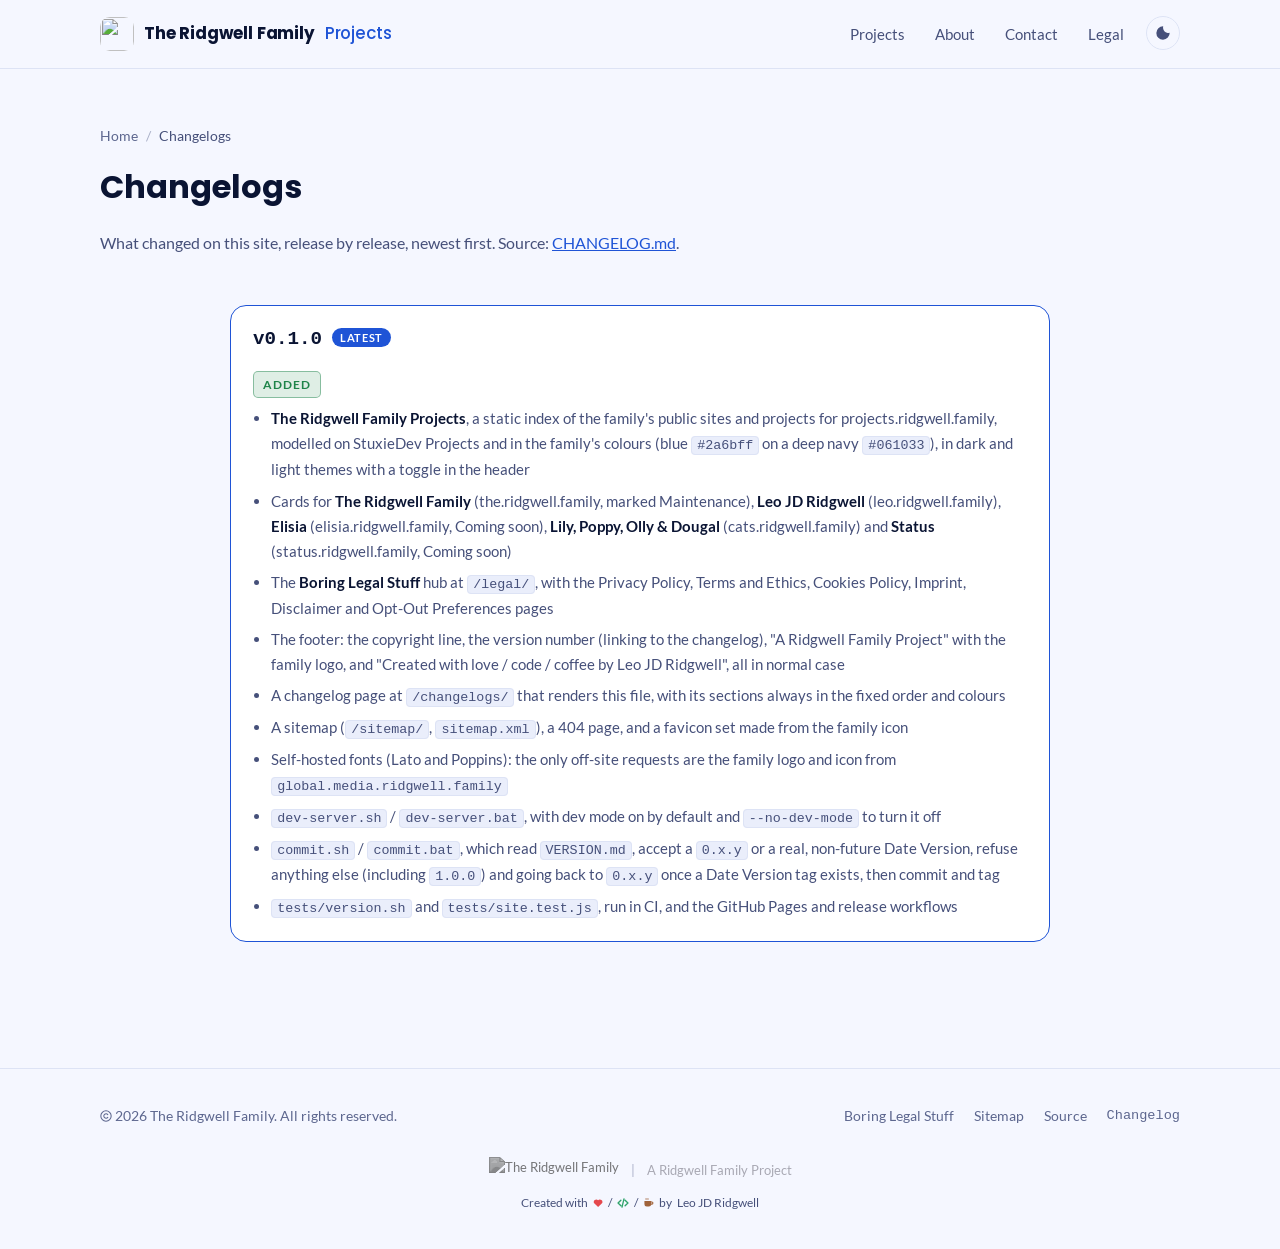
==== changelogs/index.html @ 2208f40f "Release v0.1.0 See CHANGELOG.md for details." ====
<!doctype html>
<html lang="en-GB">
<head>
  <meta charset="utf-8">
  <meta name="viewport" content="width=device-width, initial-scale=1">
  <meta name="theme-color" content="#061033">
  <title>Changelogs — The Ridgwell Family Projects</title>
  <meta name="description" content="Release notes for The Ridgwell Family Projects, release by release.">
  <link rel="icon" href="/favicon.ico" sizes="48x48">
  <link rel="icon" type="image/png" sizes="512x512" href="/assets/img/icon-512.png">
  <link rel="apple-touch-icon" href="/apple-touch-icon.png">
  <link rel="manifest" href="/site.webmanifest">
  <!-- Discord: a custom link preview. -->
  <script id="discord:component-embed" type="application/json">{"component":{"type":17,"accent_color":2780159,"components":[{"type":9,"components":[{"type":10,"content":"-# [The Ridgwell Family Projects](https://projects.ridgwell.family/)\n## [Changelogs](https://projects.ridgwell.family/changelogs/)\nRelease notes for The Ridgwell Family Projects, release by release."}],"accessory":{"type":11,"media":{"url":"https://projects.ridgwell.family/assets/img/icon-512.png"}}},{"type":1,"components":[{"type":2,"style":5,"label":"Open","url":"https://projects.ridgwell.family/changelogs/"},{"type":2,"style":5,"label":"All projects","url":"https://projects.ridgwell.family/#projects"}]}]}}</script>
  <script>(function(){try{var t=localStorage.getItem("ridgwell-projects-theme");if(t==="light"||t==="dark")document.documentElement.setAttribute("data-theme",t);}catch(e){}})();</script>
  <link rel="stylesheet" href="/assets/css/style.css">
  <link rel="stylesheet" href="/assets/css/site-banner.css">
  <link rel="stylesheet" href="/assets/css/brand-footer.css">
  <script src="/assets/js/dev-mode.js"></script>
  <link rel="canonical" href="https://projects.ridgwell.family/changelogs/">
</head>
<body>

  <header class="site-header">
    <div class="container">
      <a href="/" class="brand">
        <img src="https://global.media.ridgwell.family/icon.png" width="34" height="34" alt="">
        The Ridgwell Family <span class="brand-sub">Projects</span>
      </a>
      <nav class="nav-links">
        <a href="/#projects">Projects</a>
        <a href="/#about">About</a>
        <a href="/#contact">Contact</a>
        <a href="/legal/">Legal</a>
        <button type="button" id="theme-toggle" class="theme-toggle" title="Toggle light/dark mode" aria-label="Toggle light/dark mode"><svg class="ico-sun" viewBox="0 0 24 24" aria-hidden="true" focusable="false"><path d="M12 7a5 5 0 1 1 0 10 5 5 0 0 1 0-10zM11 1h2v3h-2zm0 19h2v3h-2zM1 11h3v2H1zm19 0h3v2h-3zM4.2 2.8l2.1 2.1-1.4 1.4-2.1-2.1zm14.9 14.9 2.1 2.1-1.4 1.4-2.1-2.1zM2.8 19.8l2.1-2.1 1.4 1.4-2.1 2.1zM17.7 4.9l2.1-2.1 1.4 1.4-2.1 2.1z"/></svg><svg class="ico-moon" viewBox="0 0 24 24" aria-hidden="true" focusable="false"><path d="M12.3 2a8 8 0 0 0 9.7 9.7A10 10 0 1 1 12.3 2z"/></svg></button>
      </nav>
    </div>
  </header>

  <div class="page-hero">
    <div class="container">
      <div class="breadcrumb">
        <a href="/">Home</a>
        <span class="bc-sep">/</span>
        <span class="bc-cur">Changelogs</span>
      </div>
      <h1 class="page-title">Changelogs</h1>
      <p class="page-desc">What changed on this site, release by release, newest first. Source: <a href="https://github.com/TheRidgwells/Projects/blob/main/CHANGELOG.md">CHANGELOG.md</a>.</p>
    </div>
  </div>

  <section class="section" style="padding-top: 0;">
    <div class="container">
      <div class="cl-wrap">
        <p class="cl-current">Current version: <span id="cl-version"></span></p>
        <div id="cl-body" aria-live="polite"><p class="cl-msg">Loading the changelog&hellip;</p></div>
      </div>
    </div>
  </section>

  <footer class="site-footer">
    <div class="container">
      <div class="footer-copy"><span><svg class="copyright-glyph" viewBox="0 0 16 16" width="12" height="12" aria-hidden="true" focusable="false"><title>Copyright</title><circle cx="8" cy="8" r="6.9" fill="none" stroke="currentColor" stroke-width="1.4"/><path d="M10.4 6.1a3 3 0 1 0 0 3.8" fill="none" stroke="currentColor" stroke-width="1.4" stroke-linecap="round"/></svg><span class="brand-sr-only">Copyright</span> <span data-year data-year-start="2026"></span> The Ridgwell Family. All rights reserved.</span></div>
      <div class="footer-links">
        <a href="/legal/">Boring Legal Stuff</a>
        <a href="/sitemap/">Sitemap</a>
        <a href="https://github.com/TheRidgwells/Projects" target="_blank" rel="noopener">Source</a>
        <a href="/changelogs/" data-site-version title="Changelog">Changelog</a>
      </div>
    </div>
    <div class="container footer-brand">
      <div class="brand-footer"><a class="brand-mark-link" href="https://the.ridgwell.family" target="_blank" rel="noopener" aria-label="The Ridgwell Family"><img class="brand-mark" src="https://global.media.ridgwell.family/logo.png" alt="The Ridgwell Family" title="The Ridgwell Family" height="28"></a><span class="brand-footer-sep" aria-hidden="true">|</span><a class="brand-footer-text" href="/">A Ridgwell Family Project</a></div>
      <div class="made-with">Created with <svg viewBox="0 0 16 16" width="13" height="13" aria-hidden="true" focusable="false" class="made-with-love"><title>Love</title><path fill="currentColor" d="M8 14.3 1.9 8.4A3.9 3.9 0 0 1 8 3.6a3.9 3.9 0 0 1 6.1 4.8z"/></svg> / <svg viewBox="0 0 16 16" width="14" height="14" aria-hidden="true" focusable="false" class="made-with-code"><title>Code</title><path fill="none" stroke="currentColor" stroke-width="1.8" stroke-linecap="round" stroke-linejoin="round" d="M5.2 4.2 1.4 8l3.8 3.8M10.8 4.2 14.6 8l-3.8 3.8M9.3 2.6 6.7 13.4"/></svg> / <svg viewBox="0 0 16 16" width="14" height="14" aria-hidden="true" focusable="false" class="made-with-coffee"><title>Coffee</title><path fill="currentColor" d="M2 5.5h9.5v4.7A3.3 3.3 0 0 1 8.2 13.5H5.3A3.3 3.3 0 0 1 2 10.2zM11.5 6.4h1a2.2 2.2 0 0 1 0 4.4h-1.2l.2-1.5h1a.7.7 0 0 0 0-1.4h-1zM4.6 1.5c.9.8-.5 1.6.4 2.6h-1c-.9-1 .5-1.8-.4-2.6zM7.3 1.5c.9.8-.5 1.6.4 2.6h-1c-.9-1 .5-1.8-.4-2.6z"/></svg><span class="brand-sr-only"> love, code and coffee</span> by <a href="https://leo.ridgwell.family" target="_blank" rel="noopener">Leo JD Ridgwell</a></div>
    </div>
  </footer>

  <script src="/assets/js/main.js"></script>
  <script src="/assets/js/changelogs.js" defer></script>
  <script src="/assets/js/site-banner.js"></script>
</body>
</html>
---- assets/css/style.css ----
/* The Ridgwell Family Projects - shared stylesheet
   Palette follows the family logo: blue #2a6bff on a deep navy #061033; dark by default,
   light with the system preference or <html data-theme="light">. Poppins for headings, Lato for body copy. */

/* Self-hosted (SIL Open Font License), latin subset only, so the site makes
   no third-party requests. See assets/fonts/. */
@font-face {
  font-family: "Lato";
  font-style: normal;
  font-weight: 400;
  font-display: swap;
  src: url("/assets/fonts/lato-400-latin.woff2") format("woff2");
  unicode-range: U+0000-00FF, U+0131, U+0152-0153, U+02BB-02BC, U+02C6, U+02DA, U+02DC, U+0304, U+0308, U+0329, U+2000-206F, U+20AC, U+2122, U+2191, U+2193, U+2212, U+2215, U+FEFF, U+FFFD;
}
@font-face {
  font-family: "Lato";
  font-style: normal;
  font-weight: 700;
  font-display: swap;
  src: url("/assets/fonts/lato-700-latin.woff2") format("woff2");
  unicode-range: U+0000-00FF, U+0131, U+0152-0153, U+02BB-02BC, U+02C6, U+02DA, U+02DC, U+0304, U+0308, U+0329, U+2000-206F, U+20AC, U+2122, U+2191, U+2193, U+2212, U+2215, U+FEFF, U+FFFD;
}
@font-face {
  font-family: "Poppins";
  font-style: normal;
  font-weight: 500;
  font-display: swap;
  src: url("/assets/fonts/poppins-500-latin.woff2") format("woff2");
  unicode-range: U+0000-00FF, U+0131, U+0152-0153, U+02BB-02BC, U+02C6, U+02DA, U+02DC, U+0304, U+0308, U+0329, U+2000-206F, U+20AC, U+2122, U+2191, U+2193, U+2212, U+2215, U+FEFF, U+FFFD;
}
@font-face {
  font-family: "Poppins";
  font-style: normal;
  font-weight: 600;
  font-display: swap;
  src: url("/assets/fonts/poppins-600-latin.woff2") format("woff2");
  unicode-range: U+0000-00FF, U+0131, U+0152-0153, U+02BB-02BC, U+02C6, U+02DA, U+02DC, U+0304, U+0308, U+0329, U+2000-206F, U+20AC, U+2122, U+2191, U+2193, U+2212, U+2215, U+FEFF, U+FFFD;
}
@font-face {
  font-family: "Poppins";
  font-style: normal;
  font-weight: 700;
  font-display: swap;
  src: url("/assets/fonts/poppins-700-latin.woff2") format("woff2");
  unicode-range: U+0000-00FF, U+0131, U+0152-0153, U+02BB-02BC, U+02C6, U+02DA, U+02DC, U+0304, U+0308, U+0329, U+2000-206F, U+20AC, U+2122, U+2191, U+2193, U+2212, U+2215, U+FEFF, U+FFFD;
}
@font-face {
  font-family: "Poppins";
  font-style: normal;
  font-weight: 800;
  font-display: swap;
  src: url("/assets/fonts/poppins-800-latin.woff2") format("woff2");
  unicode-range: U+0000-00FF, U+0131, U+0152-0153, U+02BB-02BC, U+02C6, U+02DA, U+02DC, U+0304, U+0308, U+0329, U+2000-206F, U+20AC, U+2122, U+2191, U+2193, U+2212, U+2215, U+FEFF, U+FFFD;
}

:root {
  color-scheme: dark;
  --bg: #061033;
  --bg-raised: #0a1640;
  --bg-card: #0b1845;
  --bg-card-hover: #0f1f5c;
  --border: #1b2a66;
  --border-strong: #2a3a7d;
  --text: #eef2ff;
  --text-muted: #a8afd4;
  --text-faint: #8b93bd;
  --accent: #2a6bff;
  --accent-rgb: 42, 107, 255;
  --accent-bright: #7ea4ff;
  /* The gradient's second stop (a lighter sky blue). Named -pink to keep the shared rules as they are. */
  --accent-pink: #4f9dff;
  --accent-pink-rgb: 79, 157, 255;
  --accent-soft: rgba(42, 107, 255, 0.14);
  --accent-grad: linear-gradient(135deg, #2a6bff 0%, #1f4fd1 100%);
  --text-grad: linear-gradient(135deg, #7ea4ff 0%, #4f9dff 100%);
  --link-hover: #b3c9ff;
  --header-bg: rgba(6, 16, 51, 0.82);
  --ghost-bg: rgba(255, 255, 255, 0.03);
  --ok: #34d399; --ok-rgb: 52, 211, 153;
  --warn: #f0b429; --warn-rgb: 240, 180, 41;
  --bad: #ff6b61; --bad-rgb: 255, 107, 97;
  --soon: #b98cff; --soon-rgb: 185, 140, 255;
  --maint: #f0883e; --maint-rgb: 240, 136, 62;
  --tmpl: #7cb7ff; --tmpl-rgb: 96, 165, 250;
  --off: #a8a2ad; --off-rgb: 156, 160, 172;
  --radius: 16px;
  --container: 1120px;
  --font-sans: "Lato", -apple-system, BlinkMacSystemFont, "Segoe UI", Roboto, Helvetica, Arial, sans-serif;
  --font-display: "Poppins", var(--font-sans);
  --font-mono: "SFMono-Regular", Consolas, "Liberation Mono", Menlo, monospace;
}

@media (prefers-color-scheme: light) {
  :root:not([data-theme="dark"]) {
    color-scheme: light;
    --bg: #f5f7ff;
    --bg-raised: #eaeefb;
    --bg-card: #ffffff;
    --bg-card-hover: #f3f6ff;
    --border: #dde3f5;
    --border-strong: #c3cceb;
    --text: #0a1433;
    --text-muted: #46507a;
    --text-faint: #5d678f;
    --accent: #1f54d6;
    --accent-rgb: 31, 84, 214;
    --accent-bright: #1f54d6;
    --accent-pink: #1a46b8;
    --accent-pink-rgb: 26, 70, 184;
    --accent-soft: rgba(31, 84, 214, 0.1);
    --accent-grad: linear-gradient(135deg, #2a6bff 0%, #1a46b8 100%);
    --link-hover: #12318a;
    --header-bg: rgba(245, 247, 255, 0.86);
    --ghost-bg: rgba(0, 0, 0, 0.02);
    --ok: #0f7a55; --ok-rgb: 15, 122, 85;
    --warn: #9a6a00; --warn-rgb: 154, 106, 0;
    --bad: #c62828; --bad-rgb: 198, 40, 40;
    --soon: #6b3fc4; --soon-rgb: 107, 63, 196;
    --maint: #b8530f; --maint-rgb: 184, 83, 15;
    --tmpl: #1a5fb4; --tmpl-rgb: 26, 95, 180;
    --off: #5f5866; --off-rgb: 95, 88, 102;
    --text-grad: linear-gradient(135deg, #1f54d6 0%, #12318a 100%);
  }
}
:root[data-theme="light"] {
  color-scheme: light;
  --bg: #f5f7ff;
  --bg-raised: #eaeefb;
  --bg-card: #ffffff;
  --bg-card-hover: #f3f6ff;
  --border: #dde3f5;
  --border-strong: #c3cceb;
  --text: #0a1433;
  --text-muted: #46507a;
  --text-faint: #5d678f;
  --accent: #1f54d6;
  --accent-rgb: 31, 84, 214;
  --accent-bright: #1f54d6;
  --accent-pink: #1a46b8;
  --accent-pink-rgb: 26, 70, 184;
  --accent-soft: rgba(31, 84, 214, 0.1);
  --accent-grad: linear-gradient(135deg, #2a6bff 0%, #1a46b8 100%);
  --link-hover: #12318a;
  --header-bg: rgba(245, 247, 255, 0.86);
  --ghost-bg: rgba(0, 0, 0, 0.02);
  --ok: #0f7a55; --ok-rgb: 15, 122, 85;
  --warn: #9a6a00; --warn-rgb: 154, 106, 0;
  --bad: #c62828; --bad-rgb: 198, 40, 40;
  --soon: #6b3fc4; --soon-rgb: 107, 63, 196;
  --maint: #b8530f; --maint-rgb: 184, 83, 15;
  --tmpl: #1a5fb4; --tmpl-rgb: 26, 95, 180;
  --off: #5f5866; --off-rgb: 95, 88, 102;
  --text-grad: linear-gradient(135deg, #1f54d6 0%, #12318a 100%);
}

* { box-sizing: border-box; }

html { scroll-behavior: smooth; scroll-padding-top: 80px; }

body {
  margin: 0;
  background: var(--bg);
  color: var(--text);
  font-family: var(--font-sans);
  line-height: 1.65;
  -webkit-font-smoothing: antialiased;
  overflow-x: hidden;
}

h1, h2, h3, .brand, .btn { font-family: var(--font-display); }

img { max-width: 100%; display: block; }

a { color: inherit; text-decoration: none; }

::selection { background: var(--accent); color: #fff; }

:focus-visible { outline: 2px solid var(--accent-bright); outline-offset: 3px; border-radius: 6px; }

.container {
  max-width: var(--container);
  margin: 0 auto;
  padding: 0 20px;
}

/* Site banners (site-banner.css) and footer brand block (brand-footer.css), mapped to
   the site's colours. The sticky header moves down by the banners' height. Both follow
   the page theme (system preference). */
.site-banners {
  --banner-page-bg: var(--bg);
  --banner-text: var(--text);
  --banner-site: var(--accent-bright);
  --banner-site-light: var(--accent-bright);
}
.site-footer .container.footer-brand { flex-direction: column; justify-content: center; margin-top: 18px; gap: 0; }
.brand-footer { --text-muted: var(--text-muted); --accent: var(--accent-bright); }
.copyright-glyph { vertical-align: -1px; }

/* Header */
.site-header {
  position: sticky;
  top: var(--banner-h, 0px);
  z-index: 20;
  background: var(--header-bg);
  backdrop-filter: blur(12px);
  -webkit-backdrop-filter: blur(12px);
  border-bottom: 1px solid var(--border);
}
.site-header .container {
  display: flex;
  align-items: center;
  justify-content: space-between;
  height: 68px;
}
.brand {
  display: flex;
  align-items: center;
  gap: 10px;
  font-weight: 700;
  font-size: 1.05rem;
  letter-spacing: -0.01em;
}
.brand img { width: 34px; height: 34px; border-radius: 10px; }
.brand .brand-sub { color: var(--accent-bright); font-weight: 500; }

.nav-links {
  display: flex;
  gap: 6px;
  font-size: 0.92rem;
  color: var(--text-muted);
}
.nav-links a {
  padding: 6px 12px;
  border-radius: 8px;
  transition: color 0.15s, background 0.15s;
}
.nav-links a:hover { color: var(--text); background: var(--accent-soft); }

/* Breadcrumb */
.breadcrumb {
  display: flex;
  align-items: center;
  gap: 8px;
  font-size: 0.85rem;
  color: var(--text-faint);
  margin-bottom: 14px;
}
.breadcrumb a:hover { color: var(--accent-bright); }
.bc-sep { opacity: 0.5; }
.bc-cur { color: var(--text-muted); }

/* Hero */
.hero {
  position: relative;
  padding: 104px 0 72px;
  text-align: center;
  isolation: isolate;
}
.hero::before {
  content: "";
  position: absolute;
  inset: -120px 0 0;
  z-index: -1;
  background:
    radial-gradient(600px 320px at 30% 20%, rgba(var(--accent-rgb), 0.28), transparent 70%),
    radial-gradient(520px 300px at 72% 35%, rgba(var(--accent-pink-rgb), 0.16), transparent 70%);
  pointer-events: none;
}
.hero .eyebrow {
  display: inline-block;
  font-size: 0.76rem;
  font-weight: 700;
  letter-spacing: 0.08em;
  text-transform: uppercase;
  color: var(--accent-bright);
  background: var(--accent-soft);
  border: 1px solid rgba(var(--accent-rgb), 0.4);
  padding: 5px 14px;
  border-radius: 999px;
  margin-bottom: 22px;
}
.hero h1 {
  font-size: clamp(2.1rem, 5.5vw, 3.6rem);
  font-weight: 800;
  line-height: 1.12;
  letter-spacing: -0.02em;
  margin: 0 0 18px;
}
.grad {
  background: var(--text-grad);
  -webkit-background-clip: text;
  background-clip: text;
  color: transparent;
}
.hero p {
  color: var(--text-muted);
  max-width: 620px;
  margin: 0 auto;
  font-size: 1.08rem;
}
.hero .actions {
  margin-top: 34px;
  display: flex;
  gap: 14px;
  justify-content: center;
  flex-wrap: wrap;
}
.hero-stats {
  display: flex;
  justify-content: center;
  gap: 40px;
  margin-top: 48px;
  flex-wrap: wrap;
}
.hero-stats div { text-align: center; }
.hero-stats strong {
  display: block;
  font-family: var(--font-display);
  font-size: 1.6rem;
  font-weight: 700;
  line-height: 1.2;
}
.hero-stats span { font-size: 0.82rem; color: var(--text-faint); }

.btn {
  display: inline-flex;
  align-items: center;
  gap: 8px;
  padding: 12px 22px;
  border-radius: 12px;
  font-size: 0.92rem;
  font-weight: 600;
  border: 1px solid var(--border-strong);
  transition: transform 0.15s, background 0.15s, border-color 0.15s, box-shadow 0.15s;
}
.btn:hover { transform: translateY(-1px); }
.btn-primary {
  background: var(--accent-grad);
  color: #fff;
  border-color: transparent;
  box-shadow: 0 8px 24px -8px rgba(var(--accent-pink-rgb), 0.5);
}
.btn-primary:hover { box-shadow: 0 10px 28px -6px rgba(var(--accent-pink-rgb), 0.6); }
.btn-ghost { color: var(--text); background: var(--ghost-bg); }
.btn-ghost:hover { background: var(--accent-soft); border-color: var(--accent); }

/* Sections */
.section { padding: 72px 0; }
.section-head { margin-bottom: 36px; text-align: center; }
.section-head h2 { font-size: clamp(1.6rem, 3.5vw, 2rem); font-weight: 700; margin: 0 0 10px; letter-spacing: -0.01em; }
.section-head p { color: var(--text-muted); margin: 0; }
.subhead {
  display: flex;
  align-items: center;
  gap: 14px;
  font-family: var(--font-display);
  font-size: 0.8rem;
  font-weight: 600;
  letter-spacing: 0.08em;
  text-transform: uppercase;
  color: var(--text-faint);
  margin: 56px 0 20px;
}
.subhead::after { content: ""; flex: 1; height: 1px; background: var(--border); }
.subhead:first-of-type { margin-top: 0; }

/* Project cards */
.project-grid {
  display: grid;
  grid-template-columns: repeat(auto-fill, minmax(300px, 1fr));
  gap: 20px;
}
.project-card {
  position: relative;
  background: var(--bg-card);
  border: 1px solid var(--border);
  border-radius: var(--radius);
  padding: 24px;
  display: flex;
  flex-direction: column;
  gap: 16px;
  transition: border-color 0.2s, transform 0.2s, background 0.2s, box-shadow 0.2s;
}
.project-card:hover {
  border-color: rgba(var(--accent-rgb), 0.7);
  background: var(--bg-card-hover);
  transform: translateY(-3px);
  box-shadow: 0 16px 40px -20px rgba(var(--accent-rgb), 0.55);
}
.project-card .project-top {
  display: flex;
  align-items: center;
  gap: 16px;
}

/* Icons: every icon renders into a fixed square box and is scaled with
   object-fit, so non-square or oddly padded source images are never
   stretched or squashed. */
.project-icon {
  width: 56px;
  height: 56px;
  flex: 0 0 56px;
  aspect-ratio: 1 / 1;
  object-fit: contain;
  border-radius: 14px;
}
/* For icons drawn on a transparent background (no tile of their own). */
.project-card h3 { margin: 0; font-size: 1.12rem; font-weight: 600; line-height: 1.3; }
.project-card .owner { font-size: 0.72rem; font-weight: 600; letter-spacing: .04em; text-transform: uppercase; color: var(--text-faint); margin-bottom: 2px; }
.project-card .owner a { color: inherit; text-decoration: none; }
.project-card .owner a:hover, .project-card .owner a:focus-visible { text-decoration: underline; }
.project-card .project-tagline { color: var(--text-faint); font-size: 0.84rem; margin-top: 2px; line-height: 1.4; }
.project-card p.desc { color: var(--text-muted); font-size: 0.93rem; margin: 0; flex-grow: 1; }
.project-card .stack {
  display: flex;
  flex-wrap: wrap;
  align-items: center;
  gap: 6px;
}
.pill {
  font-size: 0.72rem;
  padding: 3px 10px;
  border-radius: 999px;
  background: var(--bg-raised);
  border: 1px solid var(--border);
  color: var(--text-muted);
}
.project-card .project-links {
  display: flex;
  gap: 18px;
  font-size: 0.86rem;
  padding-top: 14px;
  border-top: 1px solid var(--border);
}
.project-card .project-links a {
  color: var(--accent-bright);
  font-weight: 700;
  display: inline-flex;
  align-items: center;
  gap: 4px;
}
.project-card .project-links a::after { content: "\2197"; font-size: 0.8em; opacity: 0.7; transition: transform 0.15s; }
.project-card .project-links a:hover { color: var(--link-hover); }
.project-card .project-links a:hover::after { transform: translate(2px, -2px); }

/* Two cards per row (Featured, More projects) */
.project-grid.two-up { grid-template-columns: repeat(2, minmax(0, 1fr)); }

/* Featured cards: bigger icon and a soft accent border */
.project-card.featured {
  padding: 28px;
  border-color: rgba(var(--accent-rgb), 0.45);
  background:
    radial-gradient(420px 180px at 0% 0%, rgba(var(--accent-rgb), 0.14), transparent 70%),
    var(--bg-card);
}
.project-card.featured .project-icon { width: 64px; height: 64px; flex-basis: 64px; border-radius: 16px; }
.project-card.featured h3 { font-size: 1.25rem; }

/* Compact cards for smaller scripts/tools */
.project-grid.compact { grid-template-columns: repeat(auto-fill, minmax(240px, 1fr)); gap: 16px; }
.project-grid.compact .project-card { padding: 20px; gap: 12px; }
.project-grid.compact .project-icon { width: 44px; height: 44px; flex-basis: 44px; border-radius: 12px; }
.project-grid.compact h3 { font-size: 1rem; }
.project-grid.compact p.desc { font-size: 0.88rem; }

.badge-status {
  font-family: var(--font-display);
  font-size: 0.66rem;
  text-transform: uppercase;
  letter-spacing: 0.06em;
  padding: 3px 9px;
  border-radius: 999px;
  font-weight: 600;
  margin-left: auto;
}
.badge-status.live { background: rgba(var(--ok-rgb), 0.1); color: var(--ok); border: 1px solid rgba(var(--ok-rgb), 0.3); }
.badge-status.building { background: rgba(var(--warn-rgb), 0.1); color: var(--warn); border: 1px solid rgba(var(--warn-rgb), 0.3); }
.badge-status.archived, .badge-status.discontinued { background: rgba(var(--off-rgb), 0.1); color: var(--off); border: 1px solid rgba(var(--off-rgb), 0.3); }

/* About */
.about-text { max-width: 720px; margin: 0 auto 28px; text-align: center; color: var(--text-muted); }
.about-text a { color: var(--accent-bright); }
.about-text a:hover { text-decoration: underline; }
.project-card .desc a { color: var(--accent-bright); }
.project-card .desc a:hover { text-decoration: underline; }

/* About / skills */
.skills-grid {
  display: flex;
  flex-wrap: wrap;
  justify-content: center;
  gap: 10px;
  max-width: 820px;
  margin: 0 auto;
}
.skill-chip {
  background: var(--bg-card);
  border: 1px solid var(--border);
  border-radius: 999px;
  padding: 9px 18px;
  font-size: 0.9rem;
  color: var(--text-muted);
  transition: border-color 0.15s, color 0.15s;
}
.skill-chip:hover { border-color: var(--accent); color: var(--text); }

/* Contact */
.contact-card {
  max-width: 720px;
  margin: 0 auto;
  text-align: center;
  padding: 44px 28px;
  border-radius: 22px;
  border: 1px solid rgba(var(--accent-rgb), 0.4);
  background:
    radial-gradient(400px 200px at 50% 0%, rgba(var(--accent-rgb), 0.22), transparent 70%),
    var(--bg-card);
}
.contact-card h2 { font-size: clamp(1.5rem, 3.5vw, 1.9rem); margin: 0 0 8px; }
.contact-card p { color: var(--text-muted); margin: 0 0 26px; }
.contact-links {
  display: flex;
  gap: 14px;
  justify-content: center;
  flex-wrap: wrap;
}

/* Footer */
.site-footer {
  border-top: 1px solid var(--border);
  padding: 36px 0;
  margin-top: 40px;
}
.site-footer .container {
  display: flex;
  flex-wrap: wrap;
  gap: 16px;
  align-items: center;
  justify-content: space-between;
  font-size: 0.85rem;
  color: var(--text-faint);
}
.footer-links {
  display: flex;
  gap: 20px;
  flex-wrap: wrap;
}
.footer-links a:hover { color: var(--accent-bright); }
.footer-links a, .footer-copy { text-transform: none; letter-spacing: normal; }

/* Legal pages */
.page-hero { padding: 56px 0 32px; }
.page-title { font-size: 2rem; margin: 8px 0 10px; }
.page-desc { color: var(--text-muted); max-width: 640px; }
.page-desc a { color: var(--accent-bright); text-decoration: underline; }

.legal-grid {
  display: grid;
  grid-template-columns: repeat(auto-fit, minmax(260px, 1fr));
  gap: 18px;
}
.legal-card {
  background: var(--bg-card);
  border: 1px solid var(--border);
  border-radius: var(--radius);
  padding: 20px;
  display: flex;
  justify-content: space-between;
  align-items: center;
  gap: 12px;
  transition: border-color 0.15s, background 0.15s;
}
.legal-card:hover { border-color: var(--accent); background: var(--bg-card-hover); }
.legal-card-name { font-family: var(--font-display); font-weight: 600; margin-bottom: 4px; }
.legal-card-desc { color: var(--text-muted); font-size: 0.85rem; }

.prose-page { max-width: 720px; margin: 0 auto; }
.prose-meta { color: var(--text-faint); font-size: 0.82rem; margin-bottom: 28px; }
.prose-body h2 { font-size: 1.25rem; margin: 36px 0 12px; }
.prose-body h2:first-child { margin-top: 0; }
.prose-body p { color: var(--text-muted); }
.prose-body a { color: var(--accent-bright); }
.prose-body a:hover { text-decoration: underline; }

.info-card {
  background: var(--bg-card);
  border: 1px solid var(--border);
  border-radius: var(--radius);
  padding: 4px 20px;
  margin: 24px 0;
}
.info-card-row {
  padding: 14px 0;
  border-bottom: 1px solid var(--border);
}
.info-card-row.last, .info-card-row:last-child { border-bottom: none; }
.info-card-label { display: block; font-weight: 700; font-size: 0.88rem; margin-bottom: 4px; }
.info-card-value { display: block; color: var(--text-muted); font-size: 0.88rem; }

@media (max-width: 640px) {
  .site-header .container { height: auto; padding: 12px 16px; flex-direction: column; gap: 8px; }
  .nav-links { gap: 2px; flex-wrap: wrap; justify-content: center; }
  .container { padding: 0 16px; }
  .hero { padding: 56px 0 44px; }
  .hero-stats { gap: 28px; }
  .section { padding: 48px 0; }
  .project-grid, .project-grid.compact, .project-grid.two-up { grid-template-columns: 1fr; }
}

@media (prefers-reduced-motion: reduce) {
  html { scroll-behavior: auto; }
  *, *::before, *::after { transition: none !important; }
}

/* Discontinued projects: dimmed, with a short note on why */
.project-card.discontinued { background: transparent; border-style: dashed; }
.project-card.discontinued .project-icon { filter: grayscale(0.85); opacity: 0.7; }
.project-card.discontinued h3 { color: var(--text-muted); }
.project-card.discontinued:hover { background: var(--bg-card); }
.project-card.discontinued:hover .project-icon { filter: none; opacity: 1; }
.discontinued-note {
  margin: 0;
  font-size: 0.82rem;
  color: var(--text-faint);
  padding-left: 10px;
  border-left: 2px solid var(--border-strong);
}

/* Footer: the copyright line. */
.footer-copy { display: inline-flex; align-items: center; gap: 10px; }

/* One status badge per card, above the description. Precedence (first wins):
   discontinued, template, maintenance, soon, then the live status from main.js. */
.project-card > .badge-status { align-self: flex-start; margin-left: 0; }
.badge-status { display: inline-flex; align-items: center; gap: 6px; }
.badge-status[hidden] { display: none; }
.badge-status.soon { background: rgba(var(--soon-rgb), 0.12); color: var(--soon); border: 1px solid rgba(var(--soon-rgb), 0.35); }
.badge-status.maintenance { background: rgba(var(--maint-rgb), 0.12); color: var(--maint); border: 1px solid rgba(var(--maint-rgb), 0.35); }
.badge-status.template { background: rgba(var(--tmpl-rgb), 0.1); color: var(--tmpl); border: 1px solid rgba(var(--tmpl-rgb), 0.3); }
.badge-status.up { background: rgba(var(--ok-rgb), 0.1); color: var(--ok); border: 1px solid rgba(var(--ok-rgb), 0.3); }
.badge-status.degraded { background: rgba(var(--warn-rgb), 0.1); color: var(--warn); border: 1px solid rgba(var(--warn-rgb), 0.3); }
.badge-status.down { background: rgba(var(--bad-rgb), 0.1); color: var(--bad); border: 1px solid rgba(var(--bad-rgb), 0.35); }
/* Glyphs are the site banner's wrench and rocket (one each), as masks so they take the badge colour.
   Exactly one icon per badge: a glyph for soon/maintenance, the ::before dot for live states, none otherwise. */
.badge-ico { display: none; width: 16px; height: 16px; flex: none; background: currentColor; -webkit-mask: var(--glyph) center / contain no-repeat; mask: var(--glyph) center / contain no-repeat; }
.badge-status.soon .badge-ico, .badge-status.maintenance .badge-ico { display: inline-block; }
.badge-status.soon .badge-ico { --glyph: url("data:image/svg+xml,%3Csvg xmlns='http://www.w3.org/2000/svg' viewBox='-1 -1 14 14'%3E%3Cg transform='rotate%2845 6 6%29'%3E%3Cpath fill-rule='evenodd' d='M6 0c2.9 1.9 3.6 5.2 2.6 8.3H3.4C2.4 5.2 3.1 1.9 6 0zM6 2.9a1.25 1.25 0 1 0 0 2.5A1.25 1.25 0 1 0 6 2.9z'/%3E%3Cpath d='M3.2 5.4 1 9.6h2.9zM8.8 5.4 11 9.6H8.1zM4.5 9h3L6 12z'/%3E%3C/g%3E%3C/svg%3E"); }
.badge-status.maintenance .badge-ico { --glyph: url("data:image/svg+xml,%3Csvg xmlns='http://www.w3.org/2000/svg' viewBox='-1 -1 14 14'%3E%3Cg transform='rotate%2845 6 6%29'%3E%3Cpath fill-rule='evenodd' d='M6 0a2.9 2.9 0 1 1 0 5.8A2.9 2.9 0 1 1 6 0zM5.05 -0.5h1.9v2.9h-1.9z'/%3E%3Crect x='4.9' y='4.6' width='2.2' height='7.4' rx='1.1'/%3E%3C/g%3E%3C/svg%3E"); }
/* Pulsing dot for live states */
.badge-status.up::before, .badge-status.degraded::before, .badge-status.down::before {
  content: ""; width: 7px; height: 7px; border-radius: 50%; background: currentColor; flex: none;
}
.badge-status.up::before { animation: badge-pulse 2s ease-out infinite; }
@keyframes badge-pulse {
  0% { box-shadow: 0 0 0 0 rgba(var(--ok-rgb), 0.55); }
  70%, 100% { box-shadow: 0 0 0 6px rgba(var(--ok-rgb), 0); }
}
@media (prefers-reduced-motion: reduce) { .badge-status.up::before { animation: none; } }

/* Footer version link (filled from VERSION.md by main.js) */
[data-site-version] { font-family: var(--font-mono, "SFMono-Regular", Consolas, "Liberation Mono", Menlo, monospace); font-variant-numeric: tabular-nums; letter-spacing: 0; }

/* Changelogs page (rendered from CHANGELOG.md by changelogs.js) */
.cl-wrap { max-width: 820px; margin: 0 auto; }
.cl-current { color: var(--text-muted); font-size: 0.9rem; margin: 0 0 20px; }
.cl-current:has(#cl-version:empty) { display: none; }
.cl-current #cl-version { font-family: var(--font-mono, Consolas, monospace); color: var(--text); }
.cl-entry { background: var(--bg-card); border: 1px solid var(--border); border-radius: var(--radius); padding: 18px 22px 10px; margin: 0 0 14px; }
.cl-entry:first-child { border-color: var(--accent); }
.cl-entry h2 { margin: 0 0 10px; font-size: 1.2rem; font-family: var(--font-mono, Consolas, monospace); letter-spacing: 0; }
.cl-entry:first-child h2::after { content: "Latest"; margin-left: 10px; vertical-align: 2px; font: 700 0.7rem var(--font-sans, sans-serif); letter-spacing: 0.06em; text-transform: uppercase; color: #fff; background: var(--accent); border-radius: 999px; padding: 3px 8px; }
.cl-label { display: inline-block; margin: 6px 0 8px; font-size: 0.72rem; font-weight: 800; letter-spacing: 0.08em; text-transform: uppercase; padding: 3px 9px; border-radius: 5px; color: var(--cl, #8a8a94); background: color-mix(in srgb, var(--cl, #8a8a94) 14%, transparent); border: 1px solid color-mix(in srgb, var(--cl, #8a8a94) 45%, transparent); }
.cl-label-added { --cl: #2ecc71; }
.cl-label-changed { --cl: #3ba7ff; }
.cl-label-fixed { --cl: #ffa64d; }
.cl-label-removed { --cl: #ff4d4d; }
.cl-label-security { --cl: #b06bff; }
.cl-label-deprecated { --cl: #8a8a94; }
:root[data-theme="light"] .cl-label-added, :root.theme-light .cl-label-added { --cl: #1e8449; }
:root[data-theme="light"] .cl-label-changed, :root.theme-light .cl-label-changed { --cl: #1a6fc0; }
:root[data-theme="light"] .cl-label-fixed, :root.theme-light .cl-label-fixed { --cl: #b8650f; }
:root[data-theme="light"] .cl-label-removed, :root.theme-light .cl-label-removed { --cl: #c62828; }
:root[data-theme="light"] .cl-label-security, :root.theme-light .cl-label-security { --cl: #7b3fc4; }
:root[data-theme="light"] .cl-label-deprecated, :root.theme-light .cl-label-deprecated { --cl: #5f5f68; }
@media (prefers-color-scheme: light) {
  :root:not([data-theme="dark"]):not(.theme-dark) .cl-label-added { --cl: #1e8449; }
  :root:not([data-theme="dark"]):not(.theme-dark) .cl-label-changed { --cl: #1a6fc0; }
  :root:not([data-theme="dark"]):not(.theme-dark) .cl-label-fixed { --cl: #b8650f; }
  :root:not([data-theme="dark"]):not(.theme-dark) .cl-label-removed { --cl: #c62828; }
  :root:not([data-theme="dark"]):not(.theme-dark) .cl-label-security { --cl: #7b3fc4; }
  :root:not([data-theme="dark"]):not(.theme-dark) .cl-label-deprecated { --cl: #5f5f68; }
}
.cl-list { margin: 0 0 10px; padding-left: 1.2em; color: var(--text-muted); font-size: 0.95rem; }
.cl-list li { margin: 0 0 6px; overflow-wrap: anywhere; }
.cl-list code, .cl-msg code { font-family: var(--font-mono, Consolas, monospace); font-size: 0.88em; background: var(--bg-raised); border: 1px solid var(--border); border-radius: 4px; padding: 1px 5px; }
.cl-list a, .cl-msg a { color: var(--accent-bright, var(--text)); text-decoration: underline; }
.cl-list strong { color: var(--text); }
.cl-h4 { margin: 10px 0 6px; font-size: 0.95rem; }
.cl-msg { color: var(--text-muted); }


/* Long names wrap at word boundaries, or anywhere as a last resort */
.project-card h3 { overflow-wrap: anywhere; }
.project-card .project-top > div { min-width: 0; }

/* Light/dark toggle (main.js): shows the theme it switches to, a sun on dark and a moon on light. Until it's used the site follows
   the system theme; after that <html data-theme> holds the choice. */
.theme-toggle {
  display: inline-grid; place-items: center; width: 34px; height: 34px; margin-left: 4px; padding: 0;
  border: 1px solid var(--border); border-radius: 50%; background: transparent; color: var(--text-muted);
  cursor: pointer; transition: color 0.15s, background 0.15s, border-color 0.15s;
}
.theme-toggle:hover, .theme-toggle:focus-visible { color: var(--text); background: var(--accent-soft); border-color: var(--accent); }
.theme-toggle svg { width: 16px; height: 16px; fill: currentColor; }
.theme-toggle .ico-moon { display: none; }
@media (prefers-color-scheme: light) {
  :root:not([data-theme="dark"]) .theme-toggle .ico-moon { display: block; }
  :root:not([data-theme="dark"]) .theme-toggle .ico-sun { display: none; }
}
:root[data-theme="light"] .theme-toggle .ico-moon { display: block; }
:root[data-theme="light"] .theme-toggle .ico-sun { display: none; }
---- assets/css/site-banner.css ----
/*
 * Site banner - one component, four variants (site, soon, dev, maintenance)
 *
 * Self-contained: copy this file (and site-banner.js) into any project. Muted and
 * readable, and it never covers or cuts off the page.
 *
 * Markup (stack order when several apply: maintenance, soon, dev, site):
 *
 *   <html class="has-site-banner">            (only while a banner is shown)
 *   <body>
 *     <div class="site-banners" data-site-banners>
 *       <div class="site-banner site-banner--dev" role="note">
 *         <span class="site-banner-label">Dev mode</span>
 *         <span class="site-banner-text">Local preview. Run <code>dev-server.sh --no-dev-mode</code>…</span>
 *       </div>
 *     </div>
 *     …the page…
 *
 * Position: sticky at the top of the document by default. If the page scrolls something
 * other than the document (e.g. html{overflow:hidden} + body{overflow:auto}), add
 * .site-banners--fixed to the wrapper and .site-banner-fixed to <html>: the banners are
 * fixed to the top and <body> is padded by their height instead.
 *
 * --banner-h on :root is the banners' height (0px without a banner). site-banner.js keeps
 * it exact with a ResizeObserver, including when the text wraps on phones; the value
 * below is a one-line estimate for no-JS. Offset anything fixed or sticky at the top by
 * it: top: calc(<gap> + var(--banner-h, 0px)), and full-height layouts by
 * min-height: calc(100dvh - var(--banner-h, 0px)). Fixed background layers don't need it.
 *
 * Theme hooks - map these to the project's own tokens (defaults in brackets):
 *   --banner-page-bg   the page background        [var(--bg), #0d1117]
 *   --banner-text      the normal body text       [var(--text), #e6edf3]
 *   --banner-site      the site's own accent      [var(--brand), #3ba7ff] (dark theme)
 *   --banner-site-light  its light-theme accent   [#0a5fb4]
 *   --banner-site-glyph  the site notice's pattern tile, a 48px SVG data URI used as a
 *                      mask (e.g. the project's icon as a silhouette) [a small sparkle]
 * Light theme is picked up from :root.theme-light, :root[data-theme="light"], or the
 * system preference unless :root.theme-dark / [data-theme="dark"] overrides it.
 */

:root {
    --banner-h: 0px;
}

:root.has-site-banner {
    --banner-h: 38px;
    scroll-padding-top: var(--banner-h);
}

.site-banners {
    position: sticky;
    top: 0;
    z-index: 900; /* above page content, below modals (1000+) */
}

.site-banners--fixed {
    position: fixed;
    left: 0;
    right: 0;
}

/* Fixed mode: <html class="has-site-banner site-banner-fixed"> pads <body> instead. */
:root.has-site-banner.site-banner-fixed body {
    padding-top: var(--banner-h);
    scroll-padding-top: var(--banner-h);
}

.site-banner {
    /* Dark-theme accents (the default) */
    --banner-accent: var(--banner-site, var(--brand, #3ba7ff));
    --banner-ink: var(--banner-accent);
    position: relative;
    display: flex;
    flex-wrap: wrap;
    align-items: center;
    justify-content: center;
    gap: 6px 10px;
    padding: 8px 16px;
    /* The page background tinted with the accent; the fallback is the plain page background. */
    --banner-tint: color-mix(in srgb, var(--banner-accent) 12%, var(--banner-page-bg, var(--bg, #0d1117)));
    background: var(--banner-page-bg, var(--bg, #0d1117));
    background: var(--banner-tint);
    border-bottom: 1px solid var(--banner-accent);
    border-bottom-color: color-mix(in srgb, var(--banner-accent) 35%, transparent);
    color: var(--banner-text, var(--text, #e6edf3));
    font: 500 13.5px/1.4 system-ui, -apple-system, "Segoe UI", Roboto, sans-serif;
    text-align: center;
}

/* ── Icon pattern ──
 * Each variant tiles a small glyph across the banner in its accent at low opacity. The glyph
 * is a mask over an accent-coloured layer, so one SVG works in both themes. Pure decoration.
 * Override --banner-glyph (or --banner-site-glyph for the site variant) with your own
 * 48px tile to use another glyph. */
.site-banner {
    --banner-glyph: var(--banner-site-glyph, url("data:image/svg+xml,%3Csvg xmlns='http://www.w3.org/2000/svg' width='48' height='48' viewBox='0 0 48 48'%3E%3Cg transform='translate%285 5%29 scale%281.25%29 rotate%28-10 6 6%29'%3E%3Cpath d='M6 0.2a1.6 1.6 0 1 1 0 3.2A1.6 1.6 0 1 1 6 0.2zM3.9 4.6h3.3v5.3h1.1v1.9H3.7V9.9h1.2V6.5h-1z'/%3E%3C/g%3E%3Cg transform='translate%2829 29%29 scale%281.25%29 rotate%2810 6 6%29'%3E%3Cpath d='M6 0.2a1.6 1.6 0 1 1 0 3.2A1.6 1.6 0 1 1 6 0.2zM3.9 4.6h3.3v5.3h1.1v1.9H3.7V9.9h1.2V6.5h-1z'/%3E%3C/g%3E%3C/svg%3E"));
}
.site-banner--dev         { --banner-glyph: url("data:image/svg+xml,%3Csvg xmlns='http://www.w3.org/2000/svg' width='48' height='48' viewBox='0 0 48 48'%3E%3Cg transform='translate%285 5%29 scale%281.25%29 rotate%28-10 6 6%29'%3E%3Cpath d='M3.7 2.3 4.9 3.5 2.4 6l2.5 2.5-1.2 1.2L0 6zM8.3 2.3 12 6 8.3 9.7 7.1 8.5 9.6 6 7.1 3.5zM6.7 1.6l1.1.4-2.5 8.4-1.1-.4z'/%3E%3C/g%3E%3Cg transform='translate%2829 29%29 scale%281.25%29 rotate%2810 6 6%29'%3E%3Cpath d='M3.7 2.3 4.9 3.5 2.4 6l2.5 2.5-1.2 1.2L0 6zM8.3 2.3 12 6 8.3 9.7 7.1 8.5 9.6 6 7.1 3.5zM6.7 1.6l1.1.4-2.5 8.4-1.1-.4z'/%3E%3C/g%3E%3C/svg%3E"); }
.site-banner--soon        { --banner-glyph: url("data:image/svg+xml,%3Csvg xmlns='http://www.w3.org/2000/svg' width='48' height='48' viewBox='0 0 48 48'%3E%3Cg transform='translate%285 5%29 scale%281.25%29 rotate%2835 6 6%29'%3E%3Cpath fill-rule='evenodd' d='M6 0c2.9 1.9 3.6 5.2 2.6 8.3H3.4C2.4 5.2 3.1 1.9 6 0zM6 2.9a1.25 1.25 0 1 0 0 2.5A1.25 1.25 0 1 0 6 2.9z'/%3E%3Cpath d='M3.2 5.4 1 9.6h2.9zM8.8 5.4 11 9.6H8.1zM4.5 9h3L6 12z'/%3E%3C/g%3E%3Cg transform='translate%2829 29%29 scale%281.25%29 rotate%2855 6 6%29'%3E%3Cpath fill-rule='evenodd' d='M6 0c2.9 1.9 3.6 5.2 2.6 8.3H3.4C2.4 5.2 3.1 1.9 6 0zM6 2.9a1.25 1.25 0 1 0 0 2.5A1.25 1.25 0 1 0 6 2.9z'/%3E%3Cpath d='M3.2 5.4 1 9.6h2.9zM8.8 5.4 11 9.6H8.1zM4.5 9h3L6 12z'/%3E%3C/g%3E%3C/svg%3E"); }
.site-banner--maintenance { --banner-glyph: url("data:image/svg+xml,%3Csvg xmlns='http://www.w3.org/2000/svg' width='48' height='48' viewBox='0 0 48 48'%3E%3Cg transform='translate%285 5%29 scale%281.25%29 rotate%28-10 6 6%29'%3E%3Cg transform='rotate%2845 6 6%29'%3E%3Cpath fill-rule='evenodd' d='M6 0a2.9 2.9 0 1 1 0 5.8A2.9 2.9 0 1 1 6 0zM5.05 -0.5h1.9v2.9h-1.9z'/%3E%3Crect x='4.9' y='4.6' width='2.2' height='7.4' rx='1.1'/%3E%3C/g%3E%3C/g%3E%3Cg transform='translate%2829 29%29 scale%281.25%29 rotate%2810 6 6%29'%3E%3Cg transform='rotate%2845 6 6%29'%3E%3Cpath fill-rule='evenodd' d='M6 0a2.9 2.9 0 1 1 0 5.8A2.9 2.9 0 1 1 6 0zM5.05 -0.5h1.9v2.9h-1.9z'/%3E%3Crect x='4.9' y='4.6' width='2.2' height='7.4' rx='1.1'/%3E%3C/g%3E%3C/g%3E%3C/svg%3E"); }

.site-banner::before {
    content: "";
    position: absolute;
    inset: 0;
    z-index: 0;
    background: var(--banner-accent);
    opacity: 0.12;
    /* The glyph grid, faded out behind the centred text so the words sit on the plain tint. */
    -webkit-mask: var(--banner-glyph) 0 50% / 48px 48px repeat,
        radial-gradient(ellipse 34% 140% at 50% 50%, transparent 45%, #000 100%);
    -webkit-mask-composite: source-in;
    mask: var(--banner-glyph) 0 50% / 48px 48px repeat,
        radial-gradient(ellipse 34% 140% at 50% 50%, transparent 45%, #000 100%);
    mask-composite: intersect;
    pointer-events: none;
}

.site-banner > * {
    position: relative;
    z-index: 1;
}

.site-banner--soon        { --banner-accent: #b98cff; }
.site-banner--dev         { --banner-accent: #d29922; }
.site-banner--maintenance { --banner-accent: #f0883e; }

/* Light theme: darker accents, and chip text darker still so it keeps >= 4.5:1. */
:root.theme-light .site-banner,
:root[data-theme="light"] .site-banner {
    --banner-accent: var(--banner-site-light, #0a5fb4);
    --banner-ink: color-mix(in srgb, var(--banner-accent) 75%, #000);
}
:root.theme-light .site-banner--soon,
:root[data-theme="light"] .site-banner--soon        { --banner-accent: #7b3fc4; }
:root.theme-light .site-banner--dev,
:root[data-theme="light"] .site-banner--dev         { --banner-accent: #8a5a00; }
:root.theme-light .site-banner--maintenance,
:root[data-theme="light"] .site-banner--maintenance { --banner-accent: #b3470f; }

@media (prefers-color-scheme: light) {
    :root:not(.theme-dark):not([data-theme="dark"]) .site-banner {
        --banner-accent: var(--banner-site-light, #0a5fb4);
        --banner-ink: color-mix(in srgb, var(--banner-accent) 75%, #000);
    }
    :root:not(.theme-dark):not([data-theme="dark"]) .site-banner--soon        { --banner-accent: #7b3fc4; }
    :root:not(.theme-dark):not([data-theme="dark"]) .site-banner--dev         { --banner-accent: #8a5a00; }
    :root:not(.theme-dark):not([data-theme="dark"]) .site-banner--maintenance { --banner-accent: #b3470f; }
}

.site-banner-label {
    flex: none;
    font-size: 11px;
    font-weight: 700;
    line-height: 1;
    letter-spacing: 0.06em;
    text-transform: uppercase;
    color: var(--banner-ink);
    /* Opaque (over the banner tint), so the icon pattern never shows through the chip. */
    background: color-mix(in srgb, var(--banner-accent) 18%, var(--banner-tint));
    border: 1px solid var(--banner-accent);
    border-radius: 4px;
    padding: 4px 6px;
}

.site-banner-text {
    min-width: 0;
}

.site-banner code {
    font: 12px/1.3 ui-monospace, SFMono-Regular, Menlo, Consolas, monospace;
    background: color-mix(in srgb, var(--banner-accent) 10%, transparent);
    border-radius: 4px;
    padding: 1px 5px;
    overflow-wrap: anywhere;
}

.site-banner a {
    color: inherit;
    text-decoration: underline;
    text-underline-offset: 2px;
}

.site-banner a::after {
    display: none; /* opt out of any animated link underline the site adds */
}

@media (prefers-reduced-motion: reduce) {
    .site-banner,
    .site-banner * {
        transition: none;
        animation: none;
    }
}
---- assets/css/brand-footer.css ----
/*
 * Footer brand block: "family logo | A Ridgwell Family Project" and the
 * "Created with love / code / coffee" line. Everything in normal case, never capitals. Logos and the badge are grey and dimmed until
 * hovered or focused (still >= 3:1 at rest); the service text is in the muted text colour.
 * Uses the page's --text-muted / --muted and --accent tokens.
 */
.brand-footer {
    display: flex;
    flex-wrap: wrap;
    align-items: center;
    justify-content: center;
    gap: 8px 12px;
    margin-top: 0.75rem;
    font-size: 0.8rem; /* in normal case, not capitals */
}

.brand-mark-link {
    display: inline-flex;
}

.brand-mark {
    display: block;
    height: 28px;
    width: auto;
    /* Every state uses the same filter functions so the change animates smoothly; going to
       `filter: none` drops the image's layer at the end of the transition (a glitchy snap). */
    filter: grayscale(1) brightness(1);
    opacity: 0.7;
    transition: filter 0.2s ease, opacity 0.2s ease;
    will-change: filter, opacity;
    backface-visibility: hidden;
    transform: translateZ(0);
}

:root[data-theme="light"] .brand-mark,
:root.theme-light .brand-mark {
    filter: grayscale(1) brightness(0.6);
}

@media (prefers-color-scheme: light) {
    :root:not([data-theme="dark"]):not(.theme-dark) .brand-mark {
        filter: grayscale(1) brightness(0.6);
    }
}

:root .brand-mark-link:hover .brand-mark,
:root .brand-mark-link:focus-visible .brand-mark {
    filter: grayscale(0) brightness(1);
    opacity: 1;
}

.brand-footer-sep {
    opacity: 0.5;
}

/* Wrapped onto several lines on phones, the separators would dangle at line ends. */
@media (max-width: 480px) {
    .brand-footer-sep {
        display: none;
    }
}

.brand-footer-text {
    color: var(--text-muted, var(--muted, #a8a8b3));
    text-decoration: none;
    transition: color 0.2s;
}

.brand-footer-text:hover,
.brand-footer-text:focus-visible {
    color: var(--accent, currentColor);
}

.made-with {
    display: flex;
    flex-wrap: wrap;
    align-items: center;
    justify-content: center;
    gap: 5px;
    margin-top: 0.5rem;
    font-size: 0.75rem;
    color: var(--text-muted, var(--muted, #a8a8b3));
}

.made-with a {
    color: inherit;
}

.made-with-love { color: #e5484d; }
.made-with-code { color: #30a46c; }
.made-with-coffee { color: #a0633b; }

.brand-sr-only {
    position: absolute;
    width: 1px;
    height: 1px;
    padding: 0;
    margin: -1px;
    overflow: hidden;
    clip: rect(0, 0, 0, 0);
    white-space: nowrap;
    border: 0;
}

@media (prefers-reduced-motion: reduce) {
    .brand-mark,
    .brand-footer-text {
        transition: none;
    }
}

/* Created-with icons: optical sizing so the solid heart is not bigger than the code and coffee icons.
   Icons are sized in em (SVG box 1em; FA glyph via font-size), then scaled per icon. */
.made-with svg { width: 1em; height: 1em; flex: none; }
.made-with-love { font-size: 0.85em; }
.made-with-code { font-size: 1em; }
.made-with-coffee { font-size: 0.95em; }
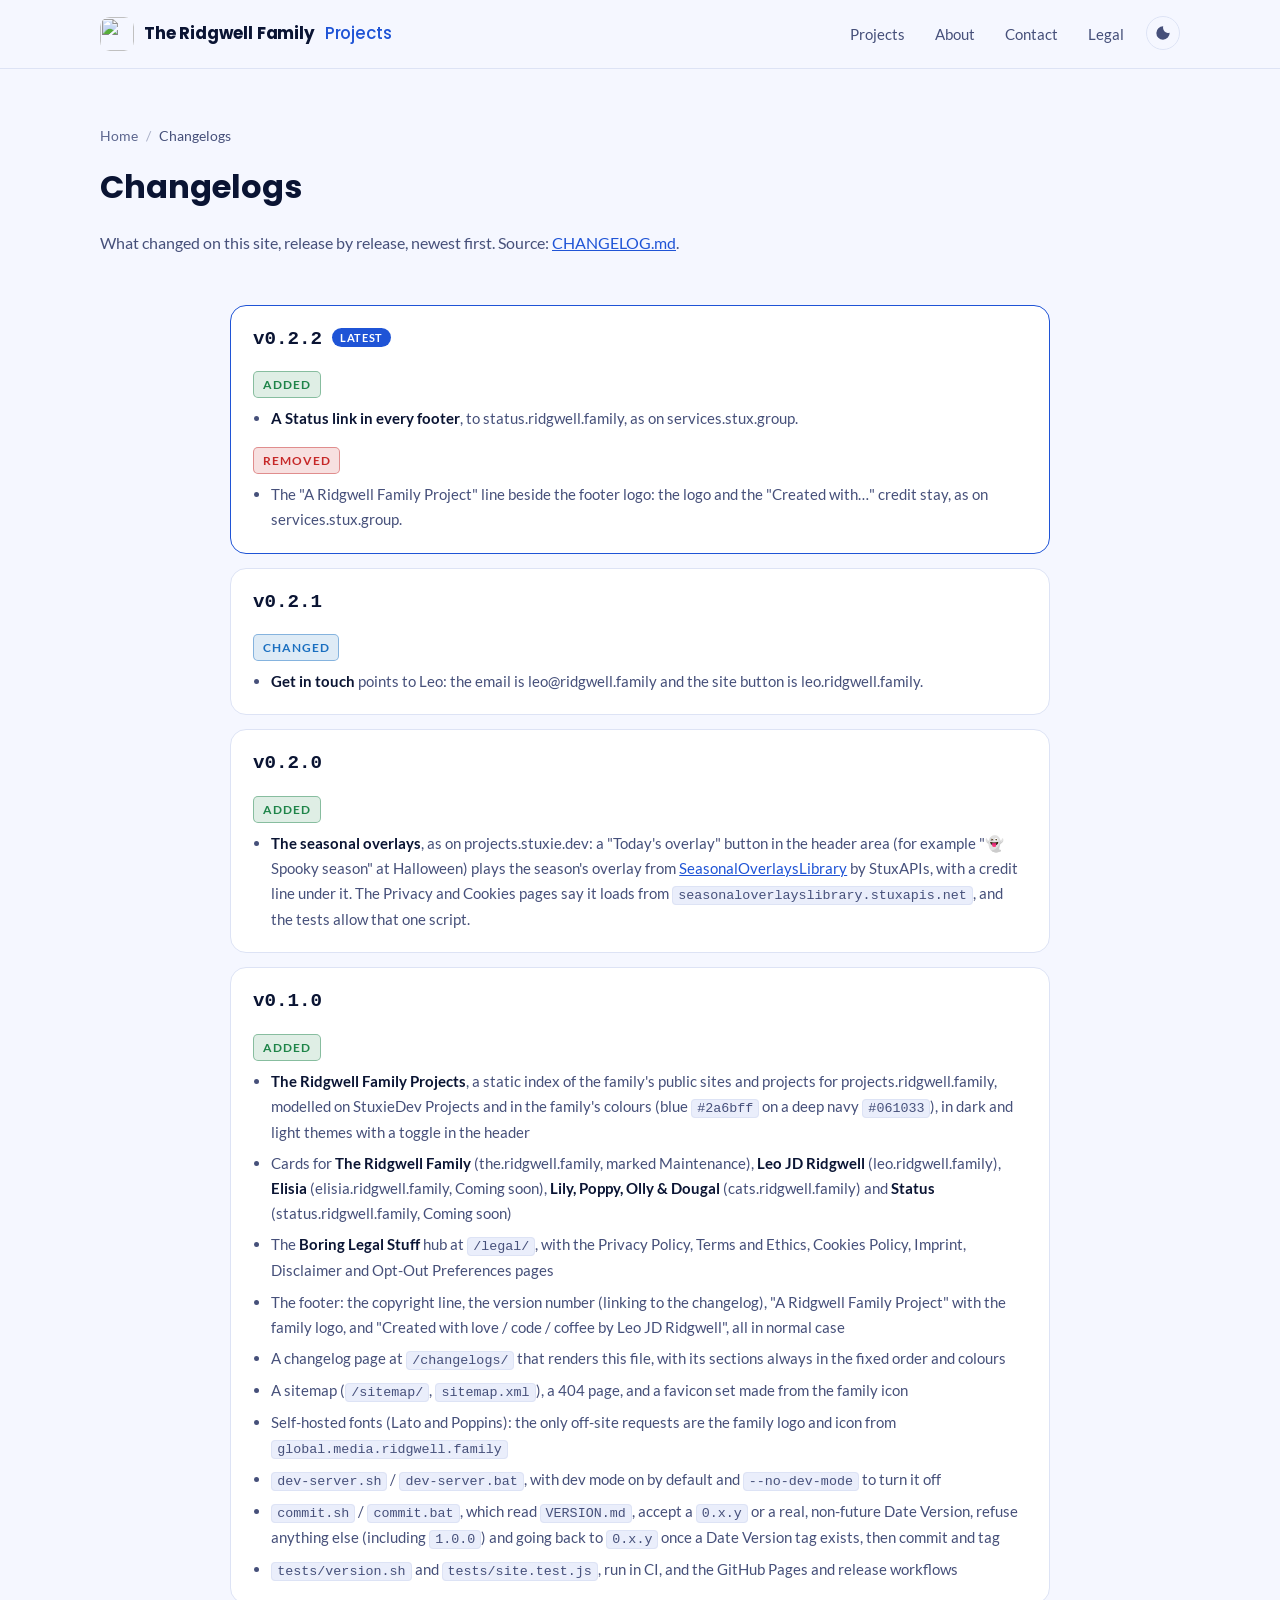
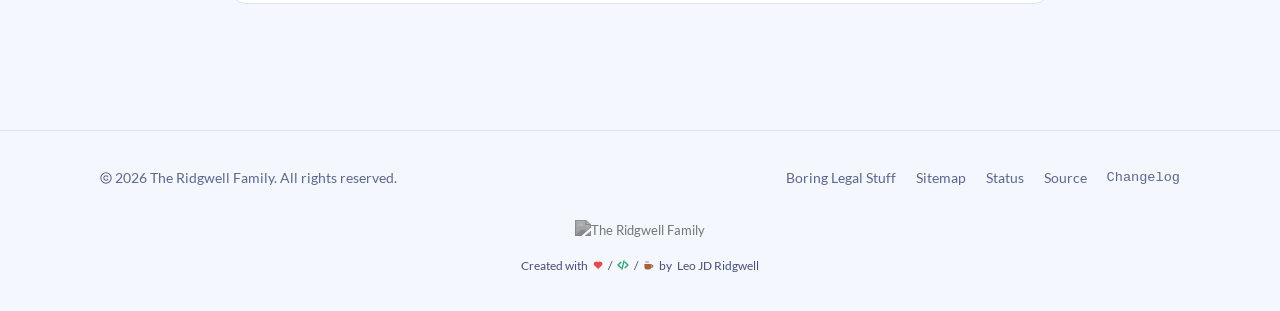
==== commit 6cdbec3d: "Release v0.2.2 See CHANGELOG.md for details." ====
--- a/changelogs/index.html
+++ b/changelogs/index.html
@@ -64,12 +64,13 @@
       <div class="footer-links">
         <a href="/legal/">Boring Legal Stuff</a>
         <a href="/sitemap/">Sitemap</a>
+        <a href="https://status.ridgwell.family" target="_blank" rel="noopener">Status</a>
         <a href="https://github.com/TheRidgwells/Projects" target="_blank" rel="noopener">Source</a>
         <a href="/changelogs/" data-site-version title="Changelog">Changelog</a>
       </div>
     </div>
     <div class="container footer-brand">
-      <div class="brand-footer"><a class="brand-mark-link" href="https://the.ridgwell.family" target="_blank" rel="noopener" aria-label="The Ridgwell Family"><img class="brand-mark" src="https://global.media.ridgwell.family/logo.png" alt="The Ridgwell Family" title="The Ridgwell Family" height="28"></a><span class="brand-footer-sep" aria-hidden="true">|</span><a class="brand-footer-text" href="/">A Ridgwell Family Project</a></div>
+      <div class="brand-footer"><a class="brand-mark-link" href="https://the.ridgwell.family" target="_blank" rel="noopener" aria-label="The Ridgwell Family"><img class="brand-mark" src="https://global.media.ridgwell.family/logo.png" alt="The Ridgwell Family" title="The Ridgwell Family" height="28"></a></div>
       <div class="made-with">Created with <svg viewBox="0 0 16 16" width="13" height="13" aria-hidden="true" focusable="false" class="made-with-love"><title>Love</title><path fill="currentColor" d="M8 14.3 1.9 8.4A3.9 3.9 0 0 1 8 3.6a3.9 3.9 0 0 1 6.1 4.8z"/></svg> / <svg viewBox="0 0 16 16" width="14" height="14" aria-hidden="true" focusable="false" class="made-with-code"><title>Code</title><path fill="none" stroke="currentColor" stroke-width="1.8" stroke-linecap="round" stroke-linejoin="round" d="M5.2 4.2 1.4 8l3.8 3.8M10.8 4.2 14.6 8l-3.8 3.8M9.3 2.6 6.7 13.4"/></svg> / <svg viewBox="0 0 16 16" width="14" height="14" aria-hidden="true" focusable="false" class="made-with-coffee"><title>Coffee</title><path fill="currentColor" d="M2 5.5h9.5v4.7A3.3 3.3 0 0 1 8.2 13.5H5.3A3.3 3.3 0 0 1 2 10.2zM11.5 6.4h1a2.2 2.2 0 0 1 0 4.4h-1.2l.2-1.5h1a.7.7 0 0 0 0-1.4h-1zM4.6 1.5c.9.8-.5 1.6.4 2.6h-1c-.9-1 .5-1.8-.4-2.6zM7.3 1.5c.9.8-.5 1.6.4 2.6h-1c-.9-1 .5-1.8-.4-2.6z"/></svg><span class="brand-sr-only"> love, code and coffee</span> by <a href="https://leo.ridgwell.family" target="_blank" rel="noopener">Leo JD Ridgwell</a></div>
     </div>
   </footer>
--- a/assets/css/style.css
+++ b/assets/css/style.css
@@ -342,6 +342,10 @@
 }
 .btn-primary:hover { box-shadow: 0 10px 28px -6px rgba(var(--accent-pink-rgb), 0.6); }
 .btn-ghost { color: var(--text); background: var(--ghost-bg); }
+.btn-season { font-family: var(--font-display); cursor: pointer; }
+.btn-season[hidden] { display: none; }
+.hero .season-note { margin-top: 14px; font-size: 0.8rem; color: var(--text-faint); }
+.hero .season-note a { color: var(--accent-bright); }
 .btn-ghost:hover { background: var(--accent-soft); border-color: var(--accent); }
 
 /* Sections */
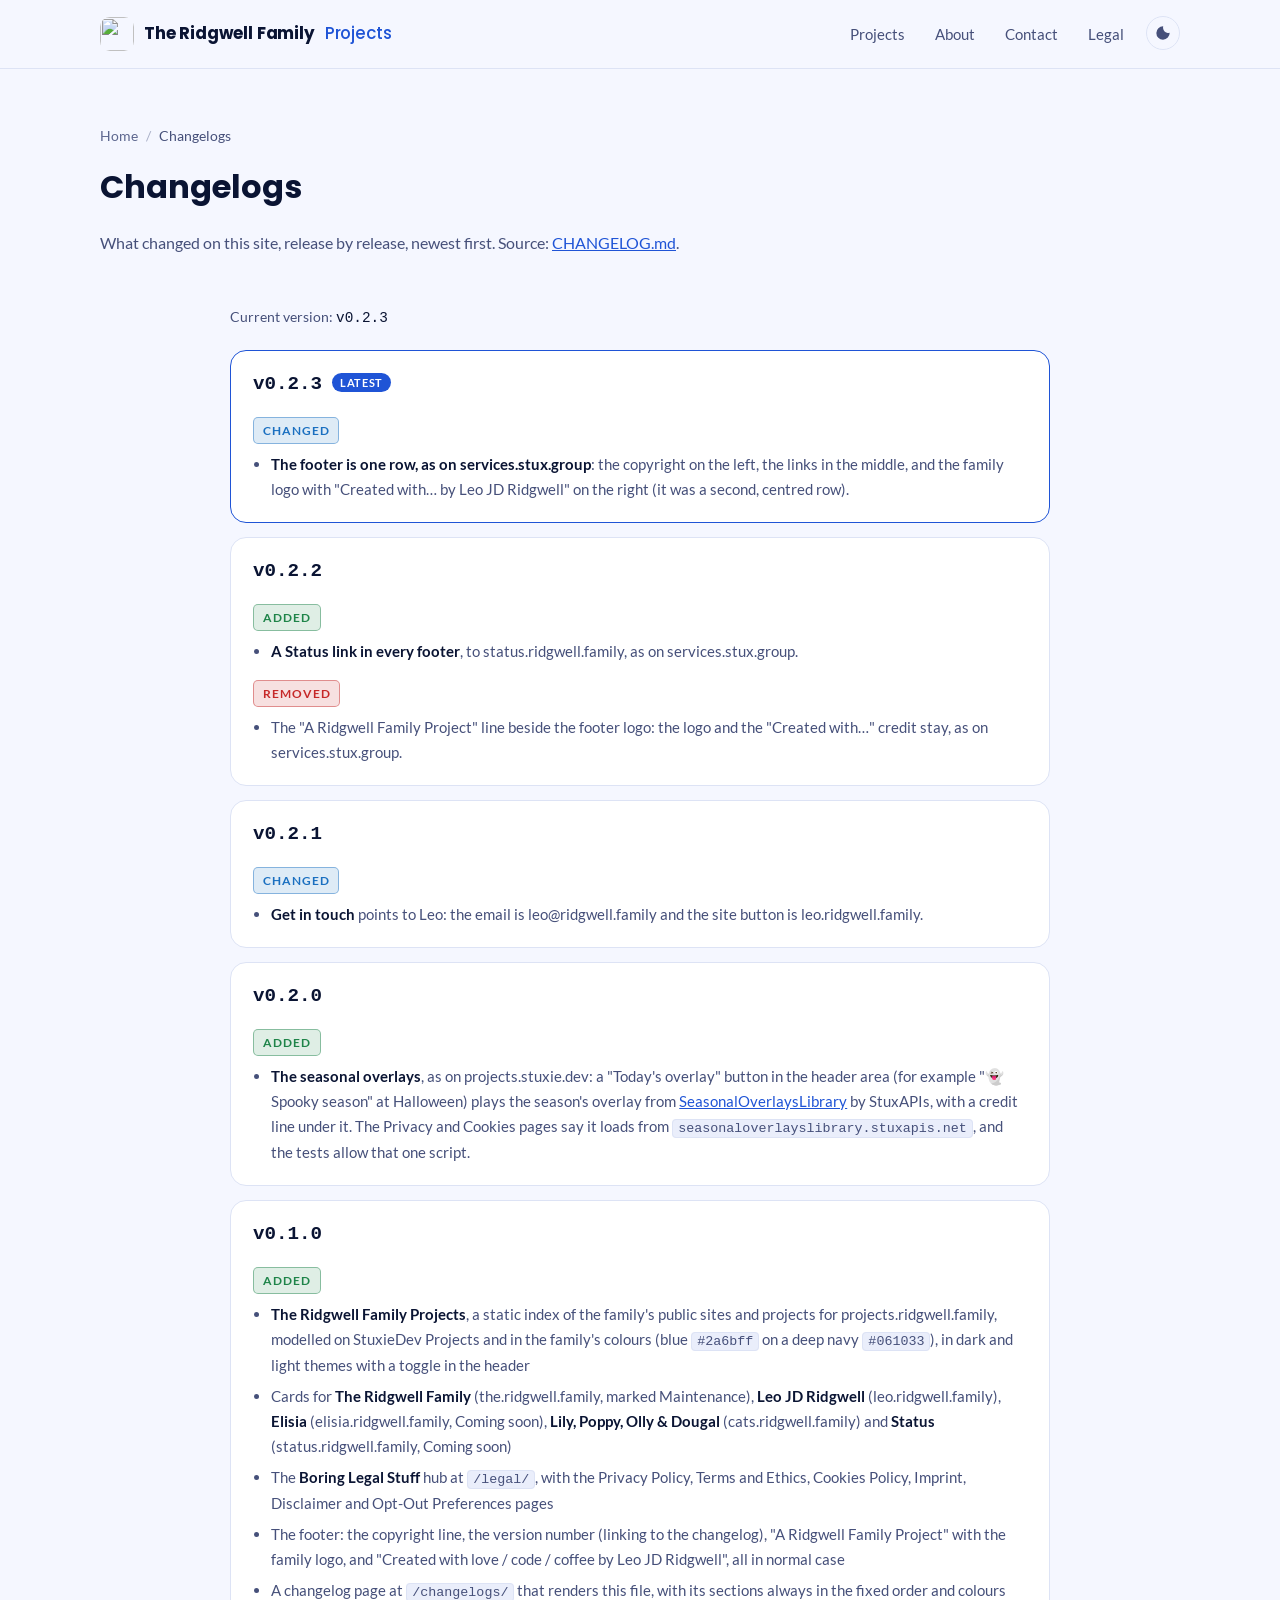
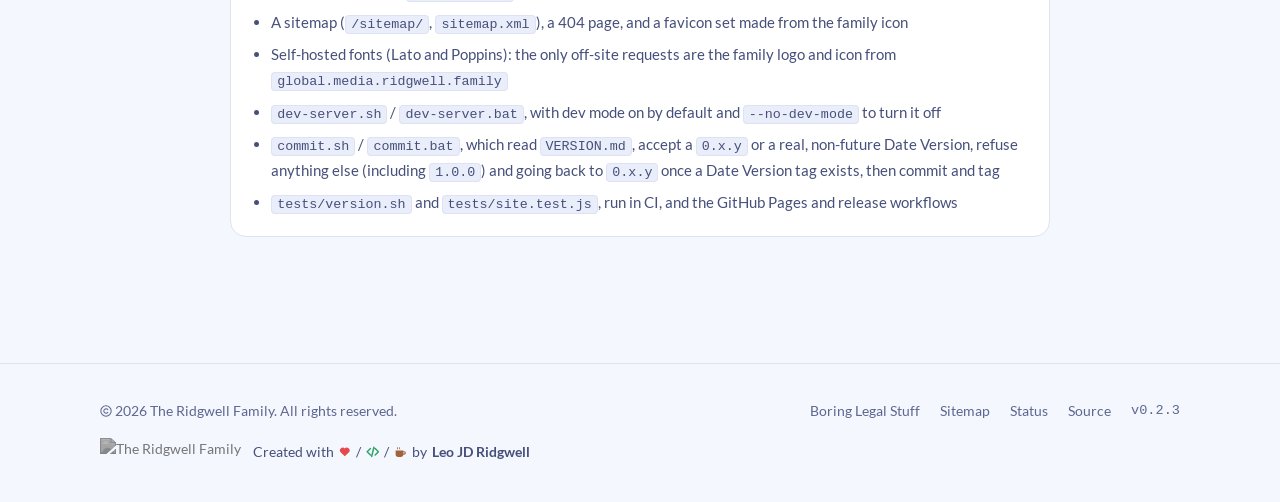
==== commit 31de4b3a: "Release v0.2.3 See CHANGELOG.md for details." ====
--- a/changelogs/index.html
+++ b/changelogs/index.html
@@ -68,10 +68,7 @@
         <a href="https://github.com/TheRidgwells/Projects" target="_blank" rel="noopener">Source</a>
         <a href="/changelogs/" data-site-version title="Changelog">Changelog</a>
       </div>
-    </div>
-    <div class="container footer-brand">
-      <div class="brand-footer"><a class="brand-mark-link" href="https://the.ridgwell.family" target="_blank" rel="noopener" aria-label="The Ridgwell Family"><img class="brand-mark" src="https://global.media.ridgwell.family/logo.png" alt="The Ridgwell Family" title="The Ridgwell Family" height="28"></a></div>
-      <div class="made-with">Created with <svg viewBox="0 0 16 16" width="13" height="13" aria-hidden="true" focusable="false" class="made-with-love"><title>Love</title><path fill="currentColor" d="M8 14.3 1.9 8.4A3.9 3.9 0 0 1 8 3.6a3.9 3.9 0 0 1 6.1 4.8z"/></svg> / <svg viewBox="0 0 16 16" width="14" height="14" aria-hidden="true" focusable="false" class="made-with-code"><title>Code</title><path fill="none" stroke="currentColor" stroke-width="1.8" stroke-linecap="round" stroke-linejoin="round" d="M5.2 4.2 1.4 8l3.8 3.8M10.8 4.2 14.6 8l-3.8 3.8M9.3 2.6 6.7 13.4"/></svg> / <svg viewBox="0 0 16 16" width="14" height="14" aria-hidden="true" focusable="false" class="made-with-coffee"><title>Coffee</title><path fill="currentColor" d="M2 5.5h9.5v4.7A3.3 3.3 0 0 1 8.2 13.5H5.3A3.3 3.3 0 0 1 2 10.2zM11.5 6.4h1a2.2 2.2 0 0 1 0 4.4h-1.2l.2-1.5h1a.7.7 0 0 0 0-1.4h-1zM4.6 1.5c.9.8-.5 1.6.4 2.6h-1c-.9-1 .5-1.8-.4-2.6zM7.3 1.5c.9.8-.5 1.6.4 2.6h-1c-.9-1 .5-1.8-.4-2.6z"/></svg><span class="brand-sr-only"> love, code and coffee</span> by <a href="https://leo.ridgwell.family" target="_blank" rel="noopener">Leo JD Ridgwell</a></div>
+      <div class="footer-brand"><div class="brand-footer"><a class="brand-mark-link" href="https://the.ridgwell.family" target="_blank" rel="noopener" aria-label="The Ridgwell Family"><img class="brand-mark" src="https://global.media.ridgwell.family/logo.png" alt="The Ridgwell Family" title="The Ridgwell Family" height="28"></a></div><div class="made-with">Created with <svg viewBox="0 0 16 16" width="13" height="13" aria-hidden="true" focusable="false" class="made-with-love"><title>Love</title><path fill="currentColor" d="M8 14.3 1.9 8.4A3.9 3.9 0 0 1 8 3.6a3.9 3.9 0 0 1 6.1 4.8z"/></svg> / <svg viewBox="0 0 16 16" width="14" height="14" aria-hidden="true" focusable="false" class="made-with-code"><title>Code</title><path fill="none" stroke="currentColor" stroke-width="1.8" stroke-linecap="round" stroke-linejoin="round" d="M5.2 4.2 1.4 8l3.8 3.8M10.8 4.2 14.6 8l-3.8 3.8M9.3 2.6 6.7 13.4"/></svg> / <svg viewBox="0 0 16 16" width="14" height="14" aria-hidden="true" focusable="false" class="made-with-coffee"><title>Coffee</title><path fill="currentColor" d="M2 5.5h9.5v4.7A3.3 3.3 0 0 1 8.2 13.5H5.3A3.3 3.3 0 0 1 2 10.2zM11.5 6.4h1a2.2 2.2 0 0 1 0 4.4h-1.2l.2-1.5h1a.7.7 0 0 0 0-1.4h-1zM4.6 1.5c.9.8-.5 1.6.4 2.6h-1c-.9-1 .5-1.8-.4-2.6zM7.3 1.5c.9.8-.5 1.6.4 2.6h-1c-.9-1 .5-1.8-.4-2.6z"/></svg><span class="brand-sr-only"> love, code and coffee</span> by <a href="https://leo.ridgwell.family" target="_blank" rel="noopener">Leo JD Ridgwell</a></div></div>
     </div>
   </footer>
 
--- a/assets/css/style.css
+++ b/assets/css/style.css
@@ -192,7 +192,10 @@
   --banner-site: var(--accent-bright);
   --banner-site-light: var(--accent-bright);
 }
-.site-footer .container.footer-brand { flex-direction: column; justify-content: center; margin-top: 18px; gap: 0; }
+/* the logo and credit sit at the right of the footer's one row, as on services.stux.group */
+.footer-brand { display: flex; flex-wrap: wrap; align-items: center; gap: 8px 12px; }
+.footer-brand .brand-footer, .footer-brand .made-with { margin-top: 0; font-size: inherit; }
+.footer-brand .made-with a { font-weight: 600; }
 .brand-footer { --text-muted: var(--text-muted); --accent: var(--accent-bright); }
 .copyright-glyph { vertical-align: -1px; }
 
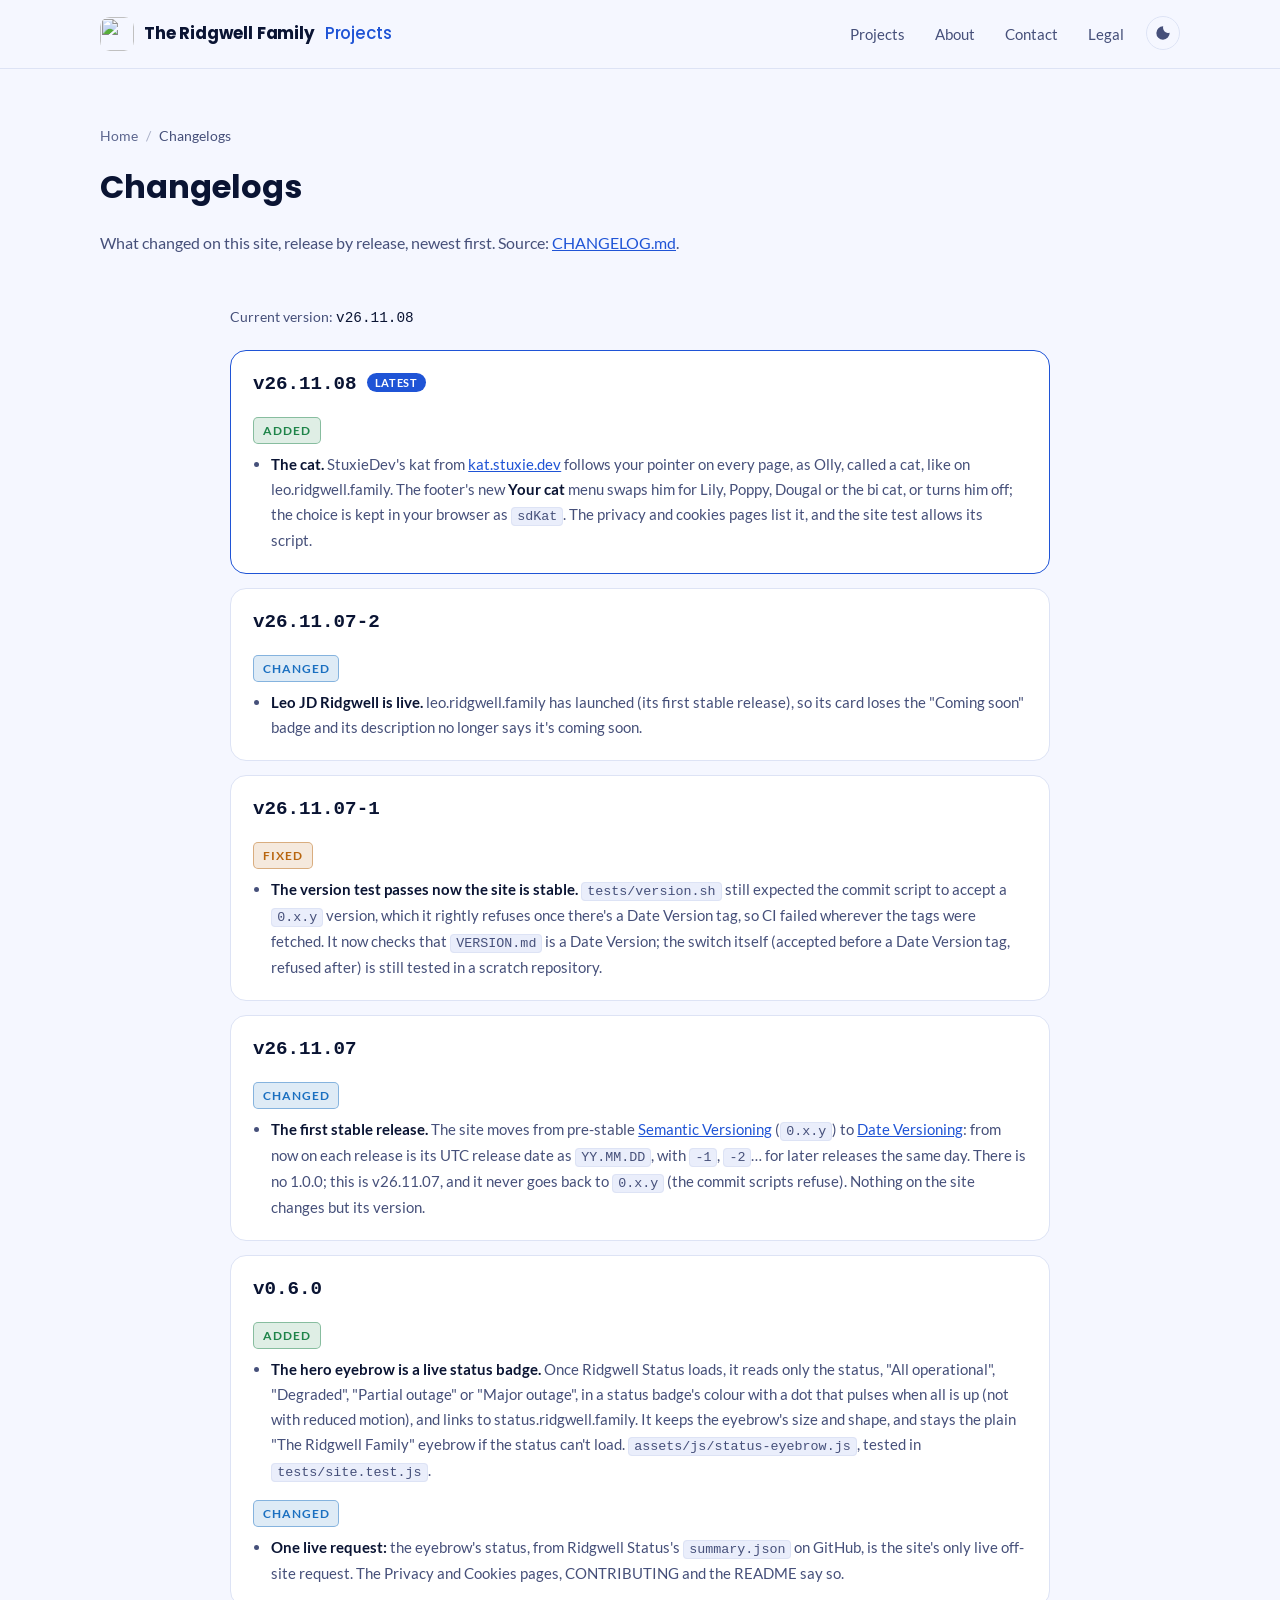
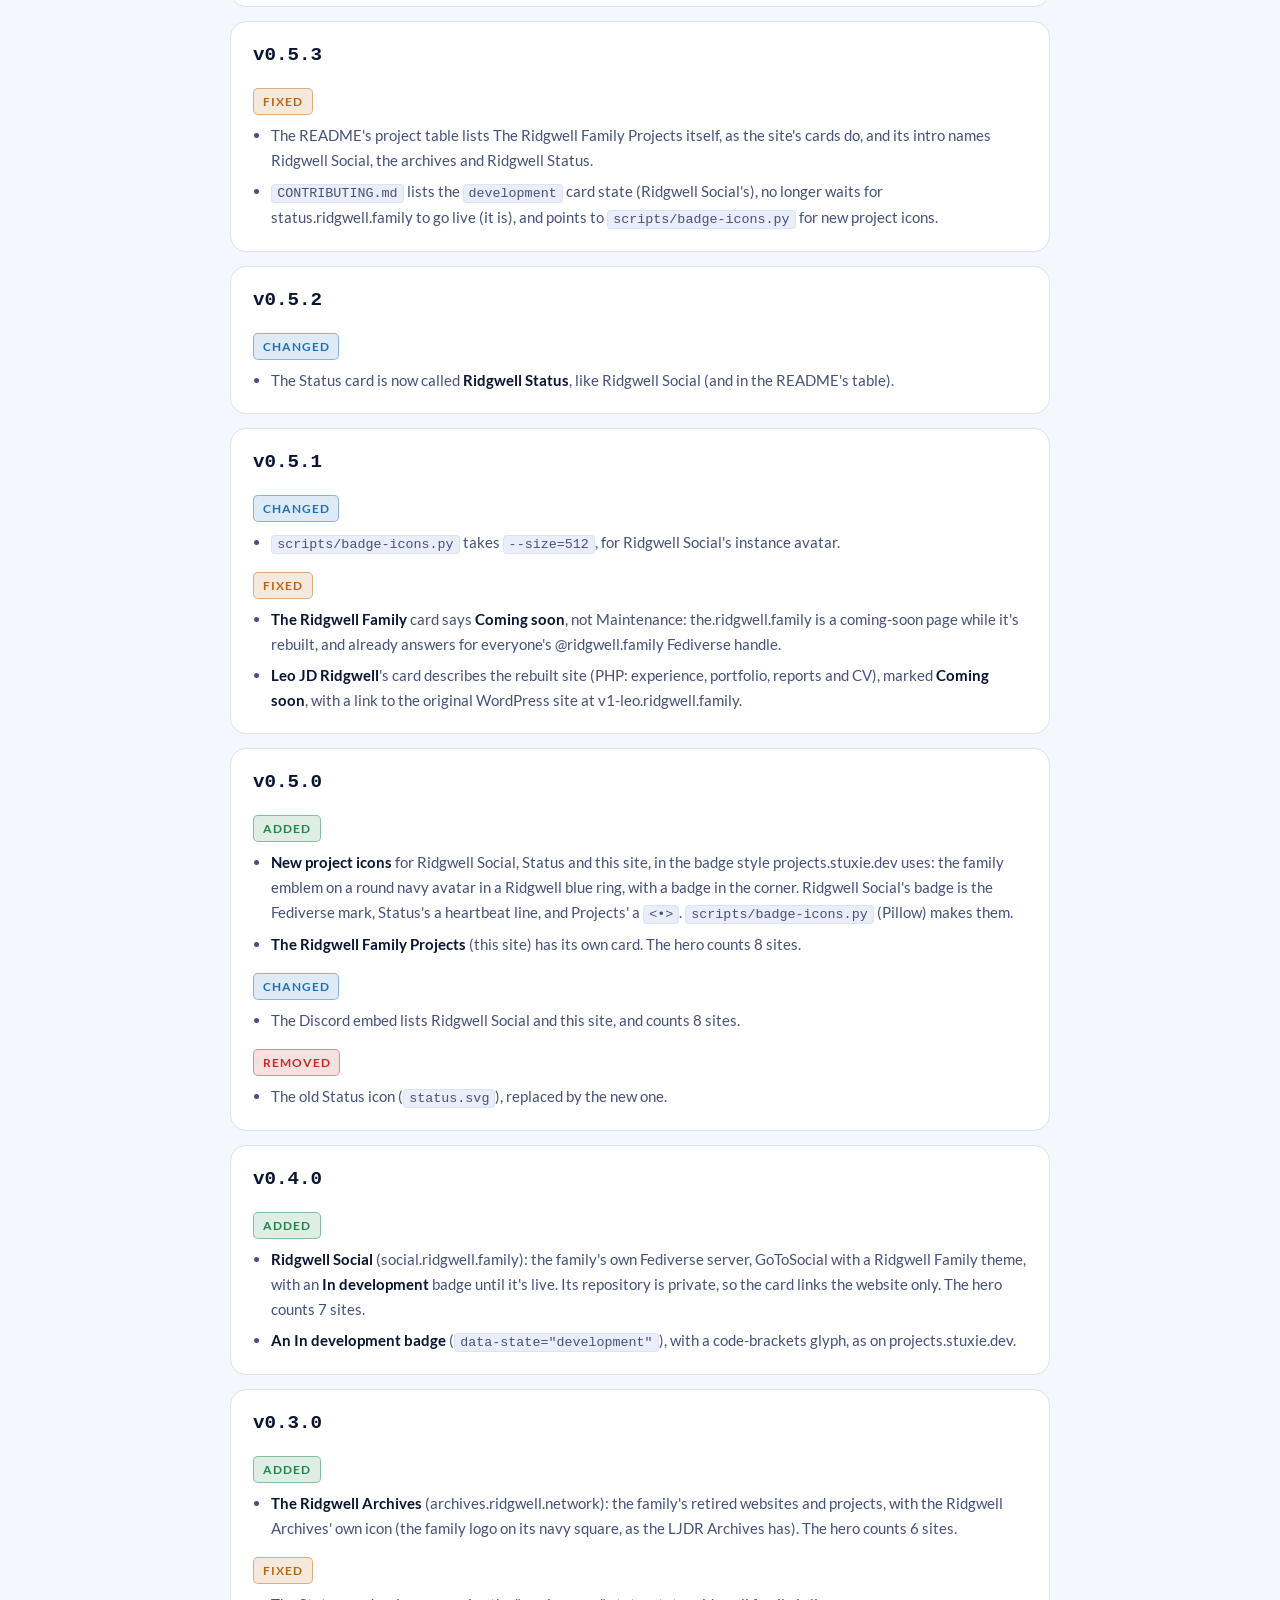
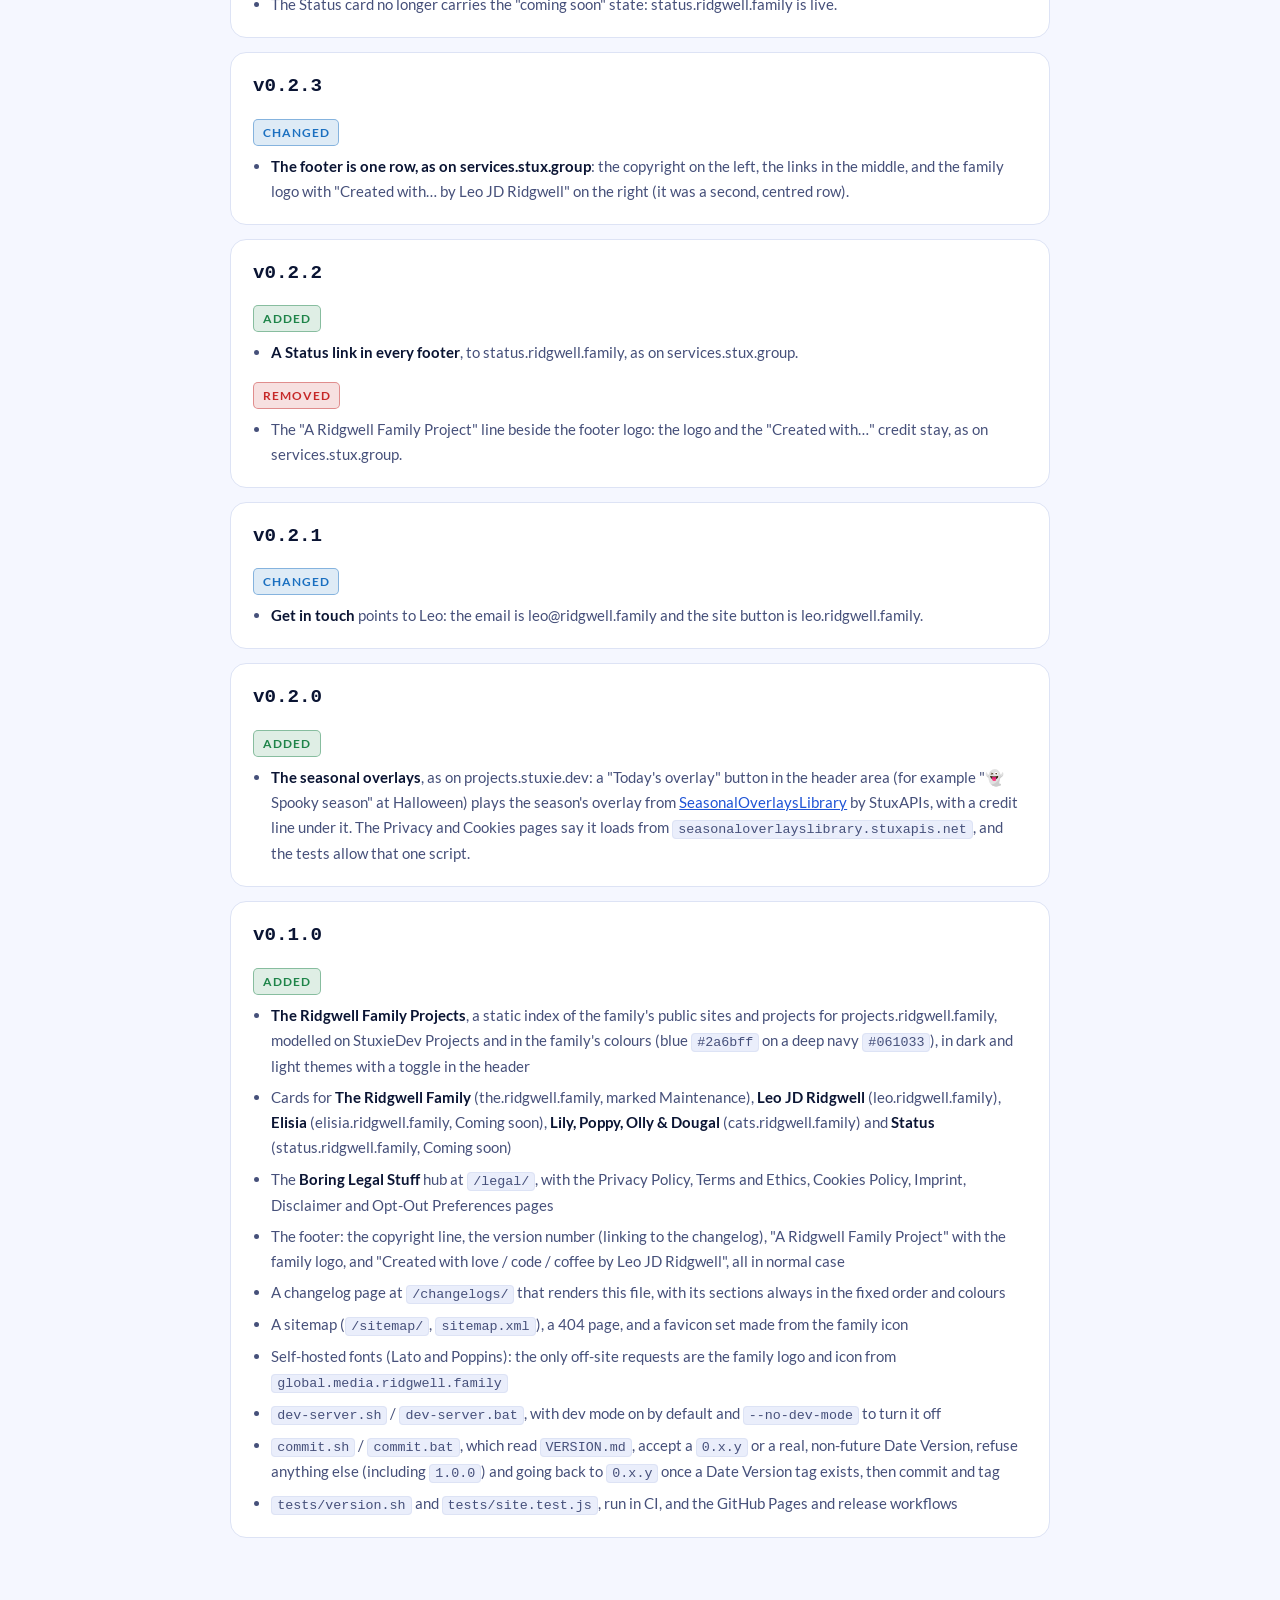
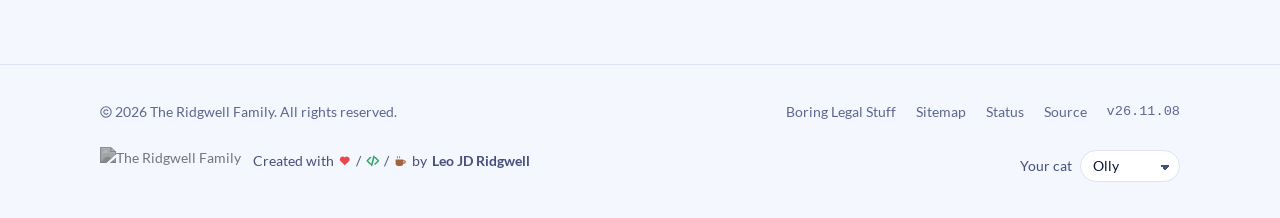
==== commit c2f057c8: "Release v26.11.08 See CHANGELOG.md for details." ====
--- a/changelogs/index.html
+++ b/changelogs/index.html
@@ -17,6 +17,7 @@
   <link rel="stylesheet" href="/assets/css/site-banner.css">
   <link rel="stylesheet" href="/assets/css/brand-footer.css">
   <script src="/assets/js/dev-mode.js"></script>
+  <script src="https://kat.stuxie.dev/kat.js?v=26.11.07-2" data-kat="olly" data-name="cat" defer></script>
   <link rel="canonical" href="https://projects.ridgwell.family/changelogs/">
 </head>
 <body>
@@ -69,6 +70,7 @@
         <a href="/changelogs/" data-site-version title="Changelog">Changelog</a>
       </div>
       <div class="footer-brand"><div class="brand-footer"><a class="brand-mark-link" href="https://the.ridgwell.family" target="_blank" rel="noopener" aria-label="The Ridgwell Family"><img class="brand-mark" src="https://global.media.ridgwell.family/logo.png" alt="The Ridgwell Family" title="The Ridgwell Family" height="28"></a></div><div class="made-with">Created with <svg viewBox="0 0 16 16" width="13" height="13" aria-hidden="true" focusable="false" class="made-with-love"><title>Love</title><path fill="currentColor" d="M8 14.3 1.9 8.4A3.9 3.9 0 0 1 8 3.6a3.9 3.9 0 0 1 6.1 4.8z"/></svg> / <svg viewBox="0 0 16 16" width="14" height="14" aria-hidden="true" focusable="false" class="made-with-code"><title>Code</title><path fill="none" stroke="currentColor" stroke-width="1.8" stroke-linecap="round" stroke-linejoin="round" d="M5.2 4.2 1.4 8l3.8 3.8M10.8 4.2 14.6 8l-3.8 3.8M9.3 2.6 6.7 13.4"/></svg> / <svg viewBox="0 0 16 16" width="14" height="14" aria-hidden="true" focusable="false" class="made-with-coffee"><title>Coffee</title><path fill="currentColor" d="M2 5.5h9.5v4.7A3.3 3.3 0 0 1 8.2 13.5H5.3A3.3 3.3 0 0 1 2 10.2zM11.5 6.4h1a2.2 2.2 0 0 1 0 4.4h-1.2l.2-1.5h1a.7.7 0 0 0 0-1.4h-1zM4.6 1.5c.9.8-.5 1.6.4 2.6h-1c-.9-1 .5-1.8-.4-2.6zM7.3 1.5c.9.8-.5 1.6.4 2.6h-1c-.9-1 .5-1.8-.4-2.6z"/></svg><span class="brand-sr-only"> love, code and coffee</span> by <a href="https://leo.ridgwell.family" target="_blank" rel="noopener">Leo JD Ridgwell</a></div></div>
+      <p class="kat-picker" data-kat-picker-wrap hidden><label for="kat-picker">Your cat</label><select id="kat-picker" data-kat-picker><option value="olly">Olly</option><option value="lily" title="In loving memory">Lily ✦</option><option value="poppy">Poppy</option><option value="dougal" title="In loving memory">Dougal ✦</option><option value="bikat">Bi cat</option><option value="none">None</option></select></p>
     </div>
   </footer>
 
--- a/assets/css/style.css
+++ b/assets/css/style.css
@@ -282,6 +282,20 @@
   border-radius: 999px;
   margin-bottom: 22px;
 }
+/* The eyebrow doubles as a live status badge (data-status-eyebrow, filled by status-eyebrow.js): the eyebrow's
+   size and shape, a status badge's colours and dot, and only the status as its text. Until the status loads,
+   or if it can't, it stays the plain eyebrow. */
+.hero .eyebrow[data-status-eyebrow] { display: inline-flex; align-items: center; gap: 8px; transition: color 0.2s, background 0.2s, border-color 0.2s; }
+.hero .eyebrow.up { color: var(--ok); background: rgba(var(--ok-rgb), 0.1); border-color: rgba(var(--ok-rgb), 0.3); }
+.hero .eyebrow.degraded { color: var(--warn); background: rgba(var(--warn-rgb), 0.1); border-color: rgba(var(--warn-rgb), 0.3); }
+.hero .eyebrow.down { color: var(--bad); background: rgba(var(--bad-rgb), 0.1); border-color: rgba(var(--bad-rgb), 0.35); }
+.hero .eyebrow.up::before, .hero .eyebrow.degraded::before, .hero .eyebrow.down::before {
+  content: ""; width: 7px; height: 7px; border-radius: 50%; background: currentColor; flex: none;
+}
+.hero .eyebrow.up::before { animation: badge-pulse 2s ease-out infinite; }
+.hero .eyebrow[data-status-eyebrow]:hover { filter: brightness(1.12); }
+.eyebrow-label[hidden], .eyebrow-state[hidden] { display: none; }
+@media (prefers-reduced-motion: reduce) { .hero .eyebrow.up::before { animation: none; } }
 .hero h1 {
   font-size: clamp(2.1rem, 5.5vw, 3.6rem);
   font-weight: 800;
@@ -638,7 +652,7 @@
 .footer-copy { display: inline-flex; align-items: center; gap: 10px; }
 
 /* One status badge per card, above the description. Precedence (first wins):
-   discontinued, template, maintenance, soon, then the live status from main.js. */
+   discontinued, template, maintenance, development, soon, then the live status from main.js. */
 .project-card > .badge-status { align-self: flex-start; margin-left: 0; }
 .badge-status { display: inline-flex; align-items: center; gap: 6px; }
 .badge-status[hidden] { display: none; }
@@ -649,9 +663,11 @@
 .badge-status.degraded { background: rgba(var(--warn-rgb), 0.1); color: var(--warn); border: 1px solid rgba(var(--warn-rgb), 0.3); }
 .badge-status.down { background: rgba(var(--bad-rgb), 0.1); color: var(--bad); border: 1px solid rgba(var(--bad-rgb), 0.35); }
 /* Glyphs are the site banner's wrench and rocket (one each), as masks so they take the badge colour.
-   Exactly one icon per badge: a glyph for soon/maintenance, the ::before dot for live states, none otherwise. */
+   Exactly one icon per badge: a glyph for soon/maintenance/building (code brackets for In development), the ::before dot
+   for live states, none otherwise. */
 .badge-ico { display: none; width: 16px; height: 16px; flex: none; background: currentColor; -webkit-mask: var(--glyph) center / contain no-repeat; mask: var(--glyph) center / contain no-repeat; }
-.badge-status.soon .badge-ico, .badge-status.maintenance .badge-ico { display: inline-block; }
+.badge-status.soon .badge-ico, .badge-status.maintenance .badge-ico, .badge-status.building .badge-ico { display: inline-block; }
+.badge-status.building .badge-ico { --glyph: url("data:image/svg+xml,%3Csvg xmlns='http://www.w3.org/2000/svg' viewBox='0 0 16 16'%3E%3Cpath fill='none' stroke='%23000' stroke-width='2' stroke-linecap='round' stroke-linejoin='round' d='M5.2 4.2 1.4 8l3.8 3.8M10.8 4.2 14.6 8l-3.8 3.8M9.3 2.6 6.7 13.4'/%3E%3C/svg%3E"); }
 .badge-status.soon .badge-ico { --glyph: url("data:image/svg+xml,%3Csvg xmlns='http://www.w3.org/2000/svg' viewBox='-1 -1 14 14'%3E%3Cg transform='rotate%2845 6 6%29'%3E%3Cpath fill-rule='evenodd' d='M6 0c2.9 1.9 3.6 5.2 2.6 8.3H3.4C2.4 5.2 3.1 1.9 6 0zM6 2.9a1.25 1.25 0 1 0 0 2.5A1.25 1.25 0 1 0 6 2.9z'/%3E%3Cpath d='M3.2 5.4 1 9.6h2.9zM8.8 5.4 11 9.6H8.1zM4.5 9h3L6 12z'/%3E%3C/g%3E%3C/svg%3E"); }
 .badge-status.maintenance .badge-ico { --glyph: url("data:image/svg+xml,%3Csvg xmlns='http://www.w3.org/2000/svg' viewBox='-1 -1 14 14'%3E%3Cg transform='rotate%2845 6 6%29'%3E%3Cpath fill-rule='evenodd' d='M6 0a2.9 2.9 0 1 1 0 5.8A2.9 2.9 0 1 1 6 0zM5.05 -0.5h1.9v2.9h-1.9z'/%3E%3Crect x='4.9' y='4.6' width='2.2' height='7.4' rx='1.1'/%3E%3C/g%3E%3C/svg%3E"); }
 /* Pulsing dot for live states */
@@ -727,3 +743,13 @@
 }
 :root[data-theme="light"] .theme-toggle .ico-moon { display: block; }
 :root[data-theme="light"] .theme-toggle .ico-sun { display: none; }
+
+/* The cat's picker: kat.stuxie.dev's kat.js (in every page's <head>) wires it up and shows it. */
+.kat-picker { display: inline-flex; align-items: center; gap: 8px; margin: 10px 0 0; font-size: 0.85rem; color: var(--text-muted); }
+.kat-picker select {
+  font: inherit; color: var(--text); background: var(--bg-card);
+  border: 1px solid var(--border); border-radius: 999px; padding: 4px 26px 4px 12px; appearance: none; cursor: pointer;
+  background-image: linear-gradient(45deg, transparent 50%, var(--text-muted) 50%), linear-gradient(135deg, var(--text-muted) 50%, transparent 50%);
+  background-position: calc(100% - 14px) 55%, calc(100% - 9px) 55%; background-size: 5px 5px; background-repeat: no-repeat;
+}
+.kat-picker select:focus-visible { outline: 2px solid var(--accent); outline-offset: 2px; }
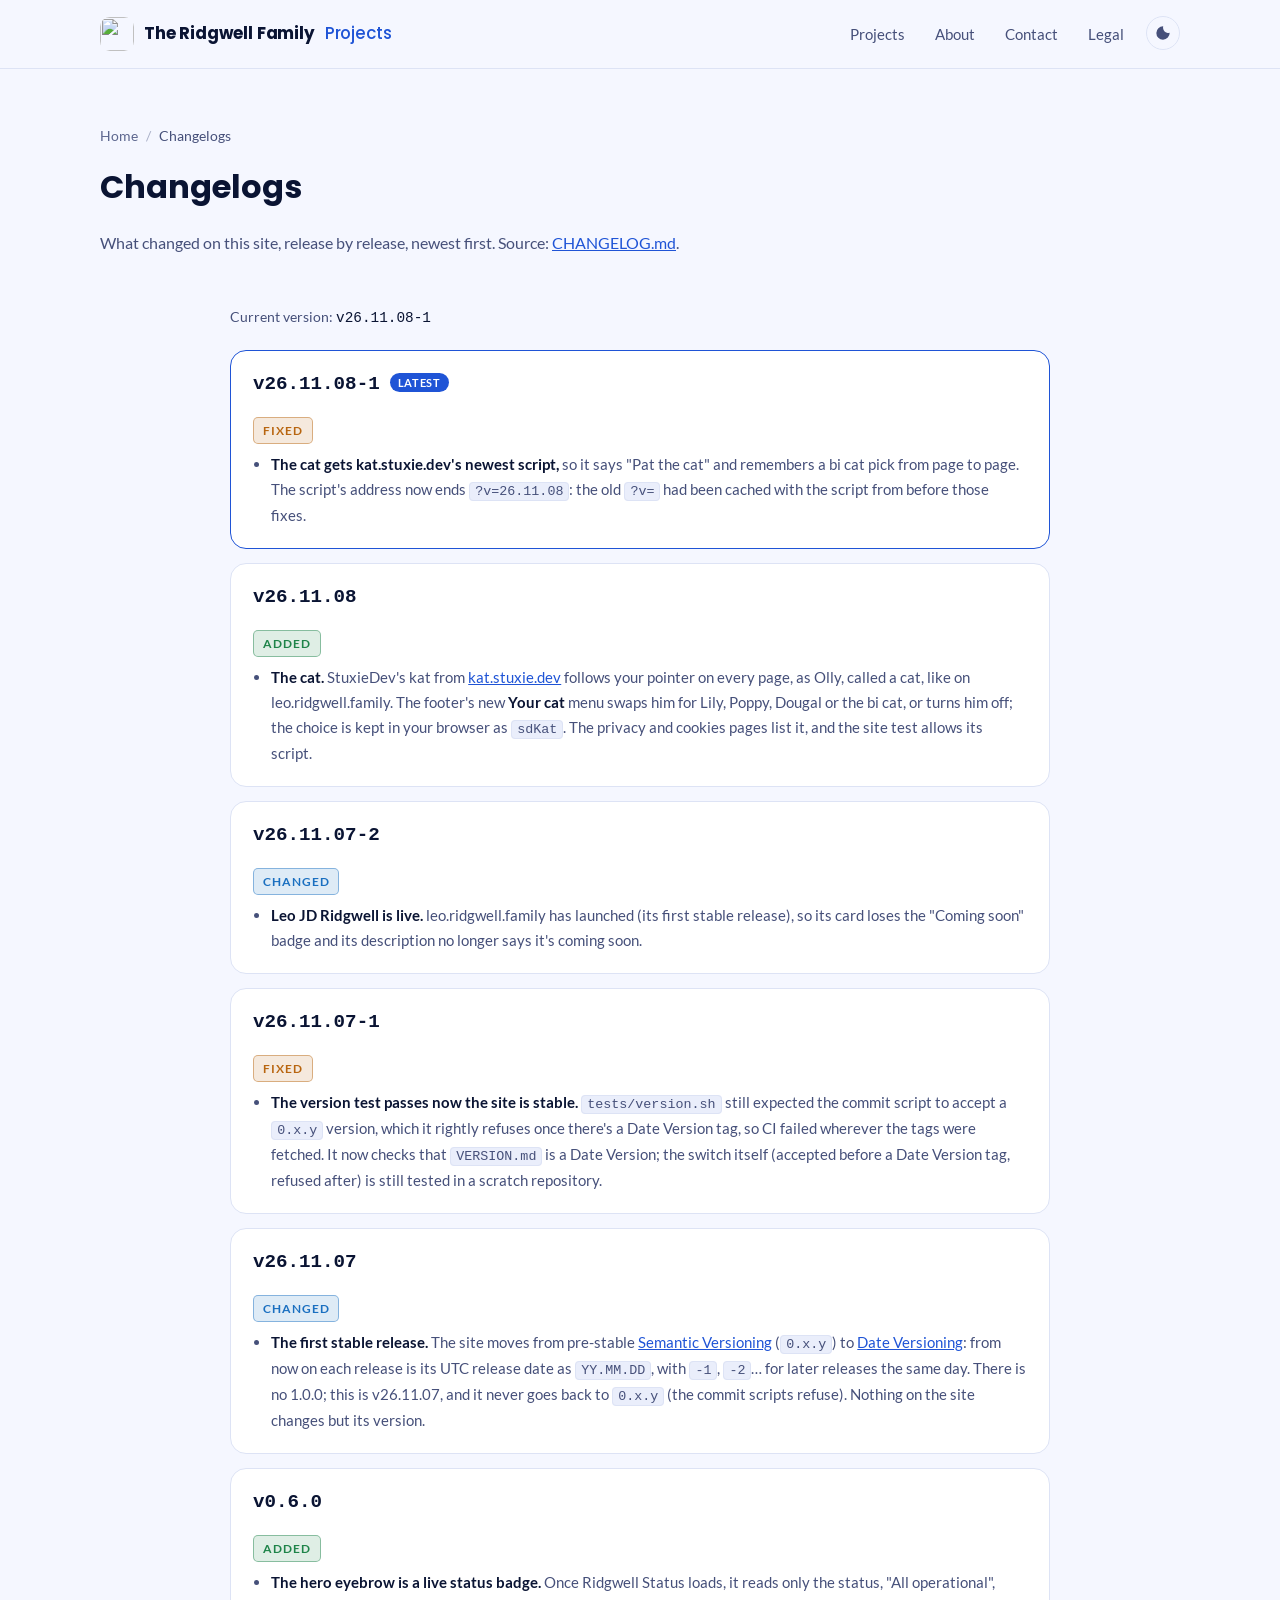
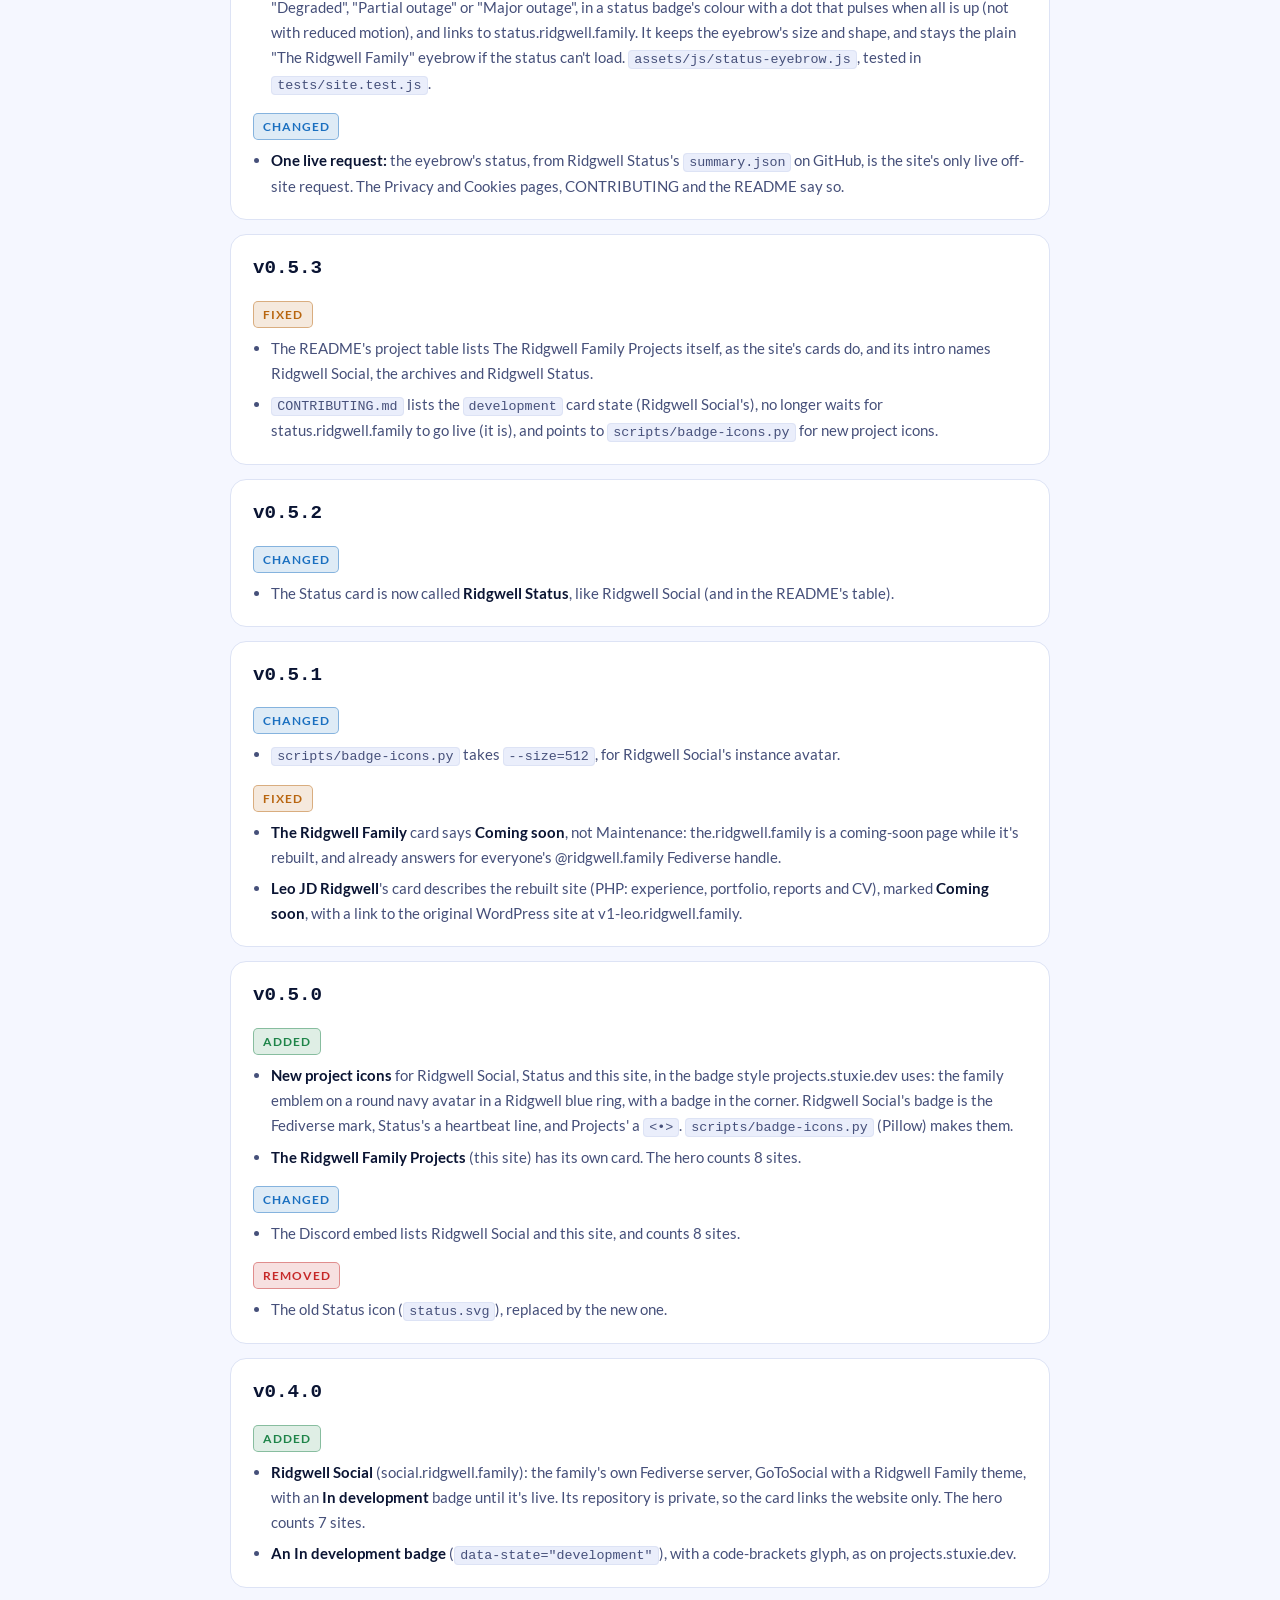
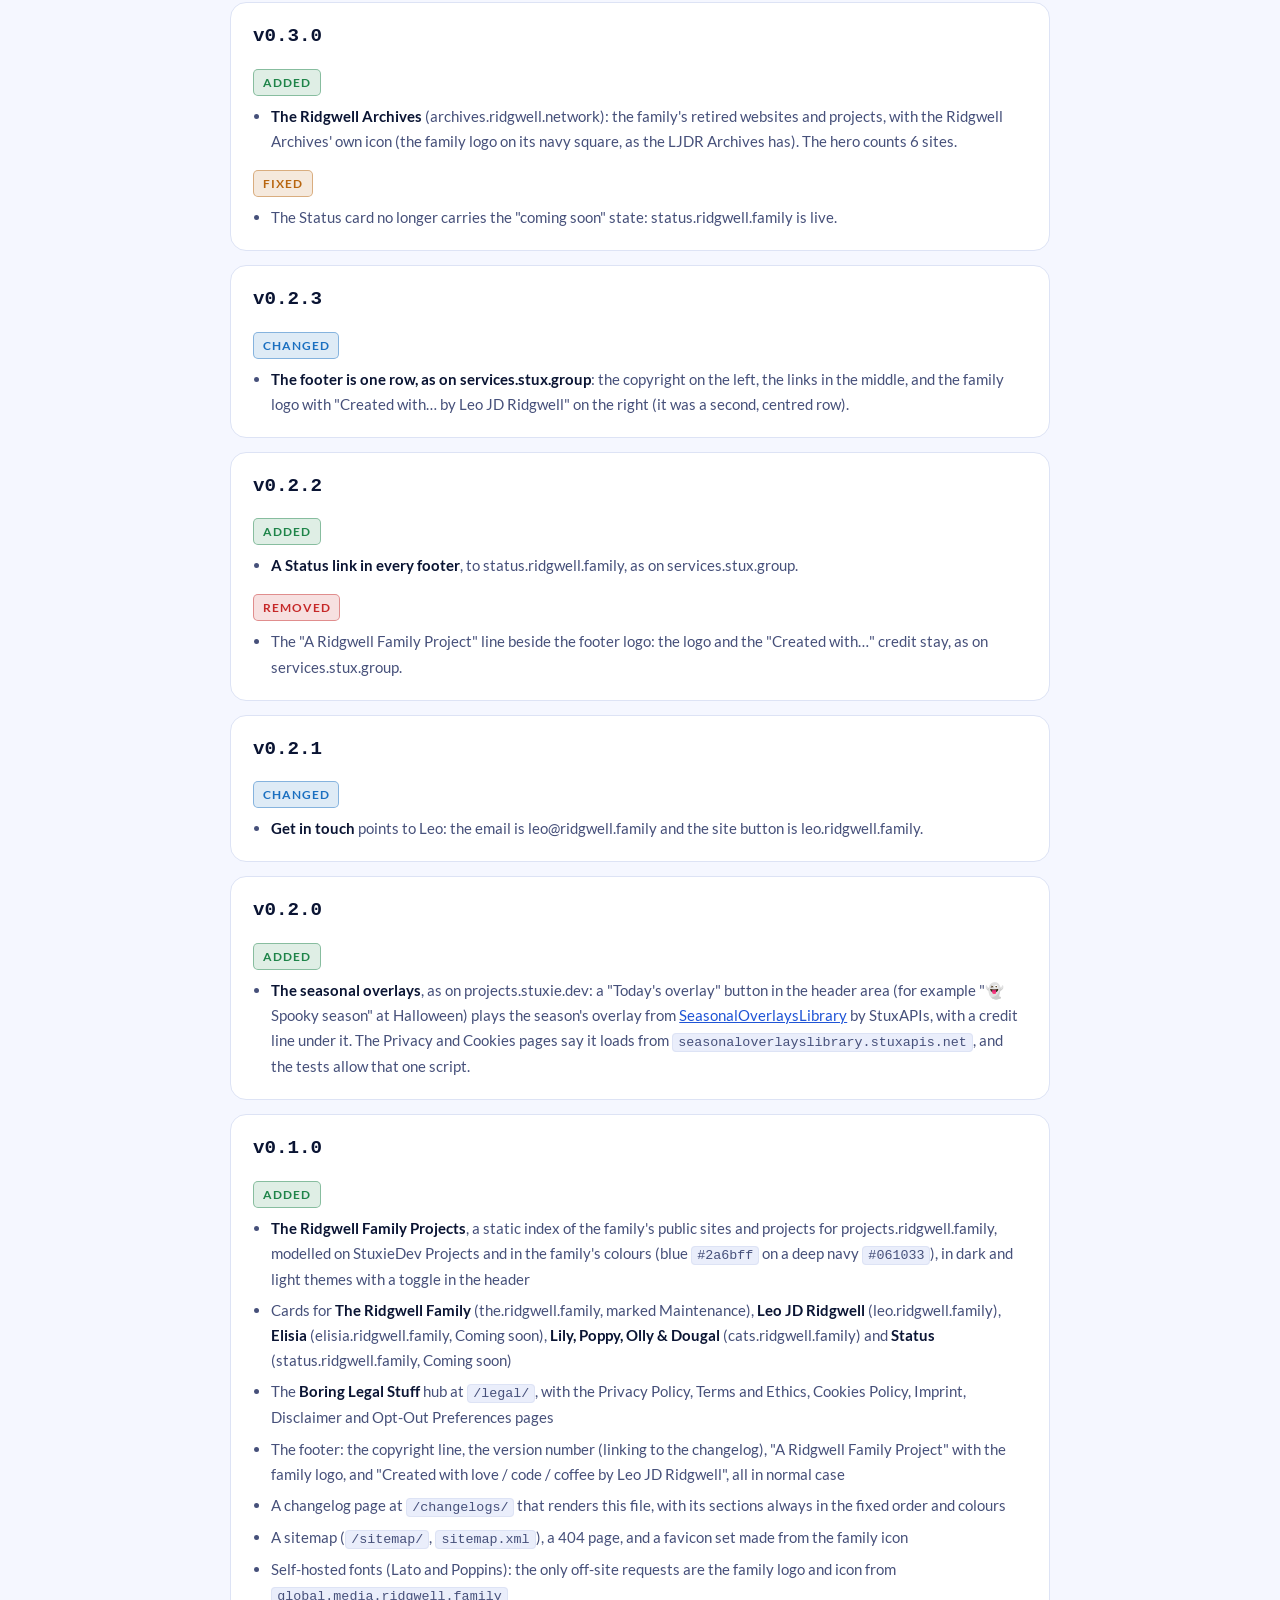
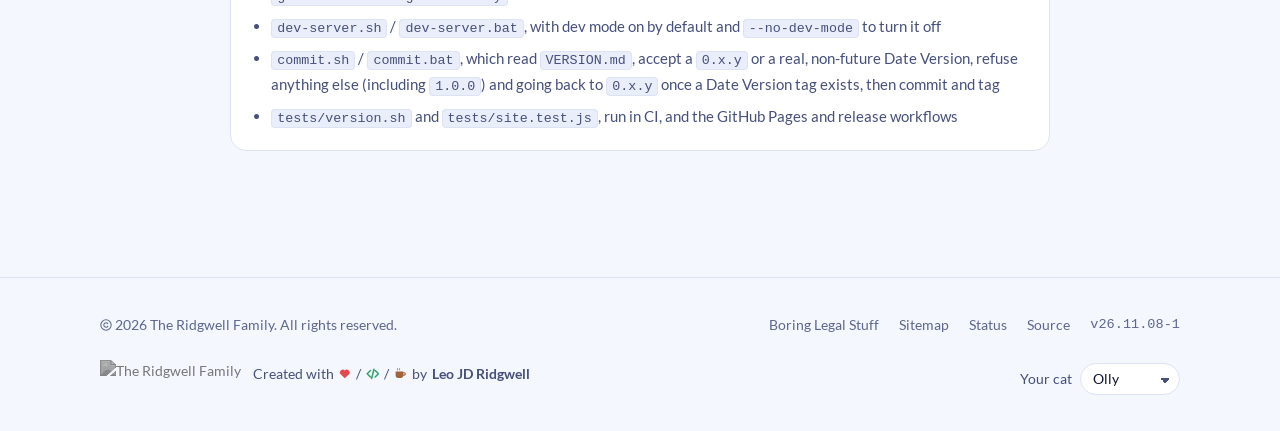
==== commit 0e8b36ea: "Release v26.11.08-1 See CHANGELOG.md for details." ====
--- a/changelogs/index.html
+++ b/changelogs/index.html
@@ -17,7 +17,7 @@
   <link rel="stylesheet" href="/assets/css/site-banner.css">
   <link rel="stylesheet" href="/assets/css/brand-footer.css">
   <script src="/assets/js/dev-mode.js"></script>
-  <script src="https://kat.stuxie.dev/kat.js?v=26.11.07-2" data-kat="olly" data-name="cat" defer></script>
+  <script src="https://kat.stuxie.dev/kat.js?v=26.11.08" data-kat="olly" data-name="cat" defer></script>
   <link rel="canonical" href="https://projects.ridgwell.family/changelogs/">
 </head>
 <body>
